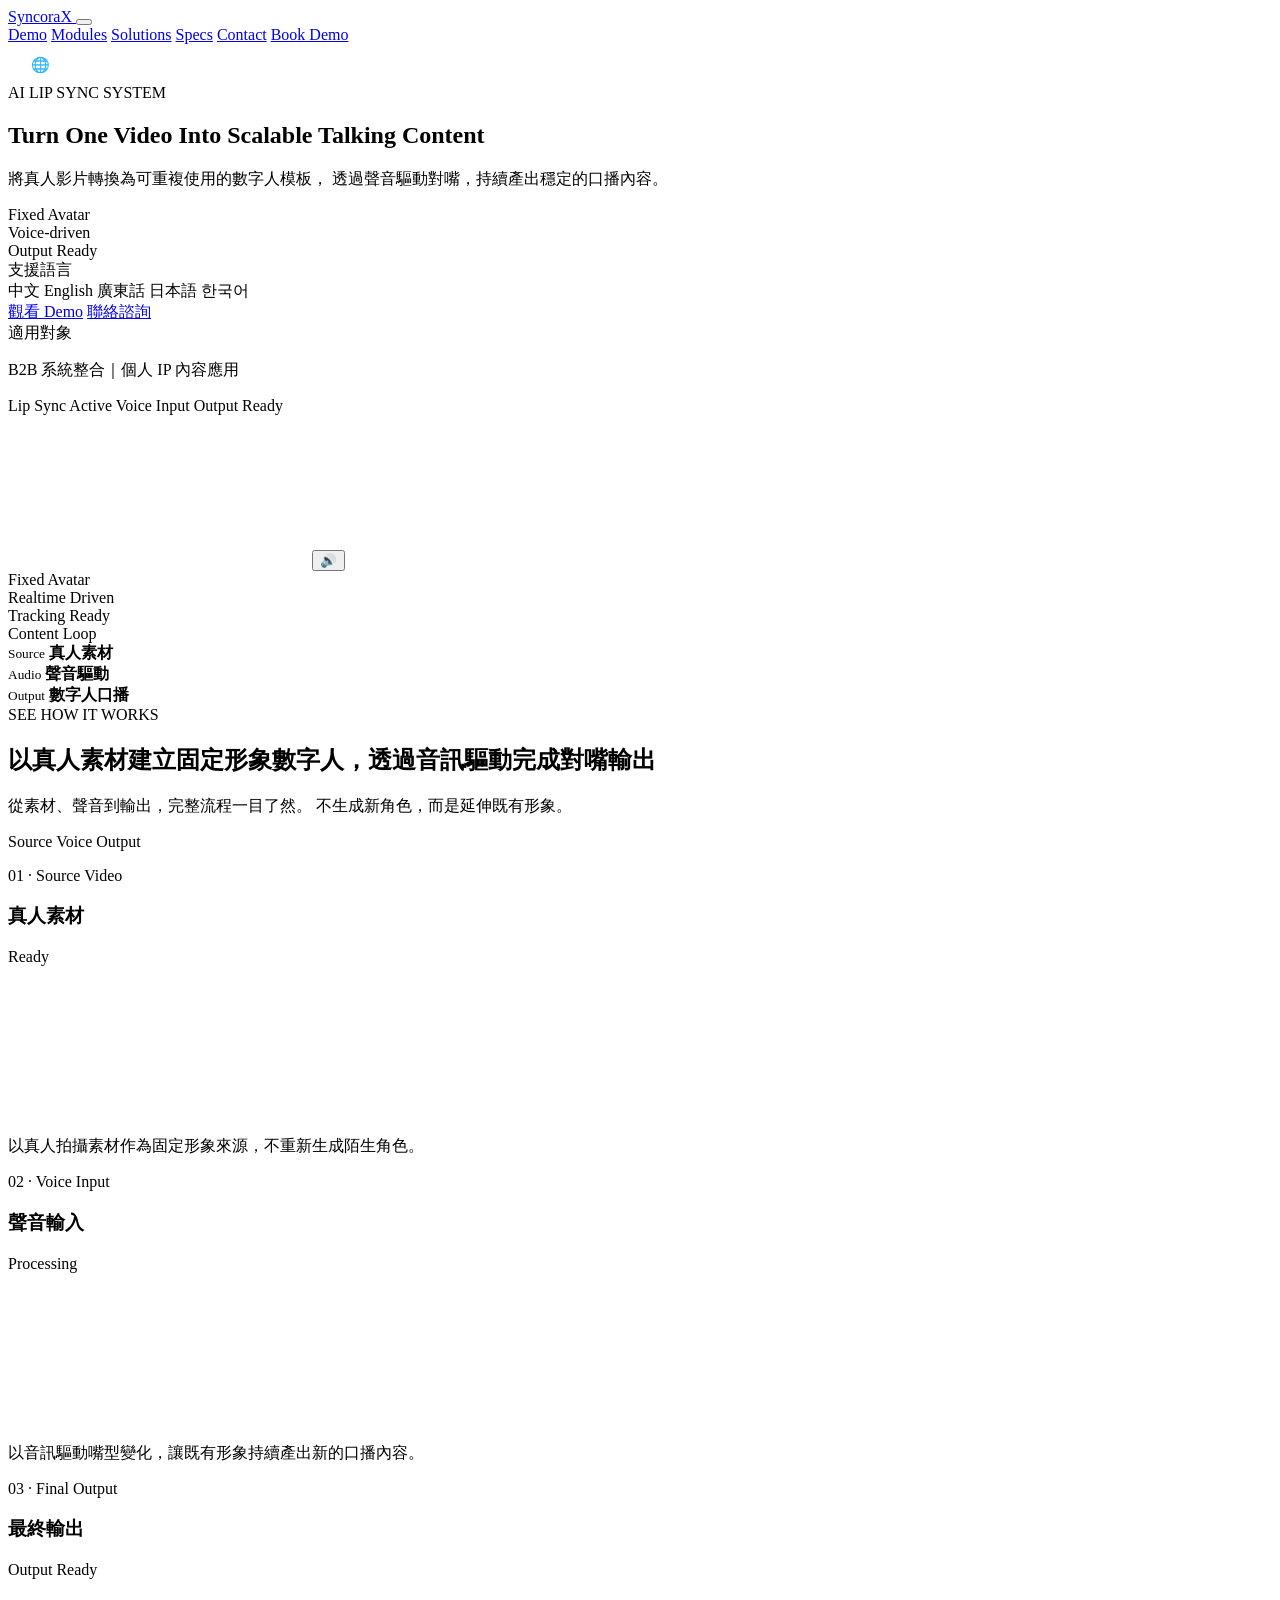
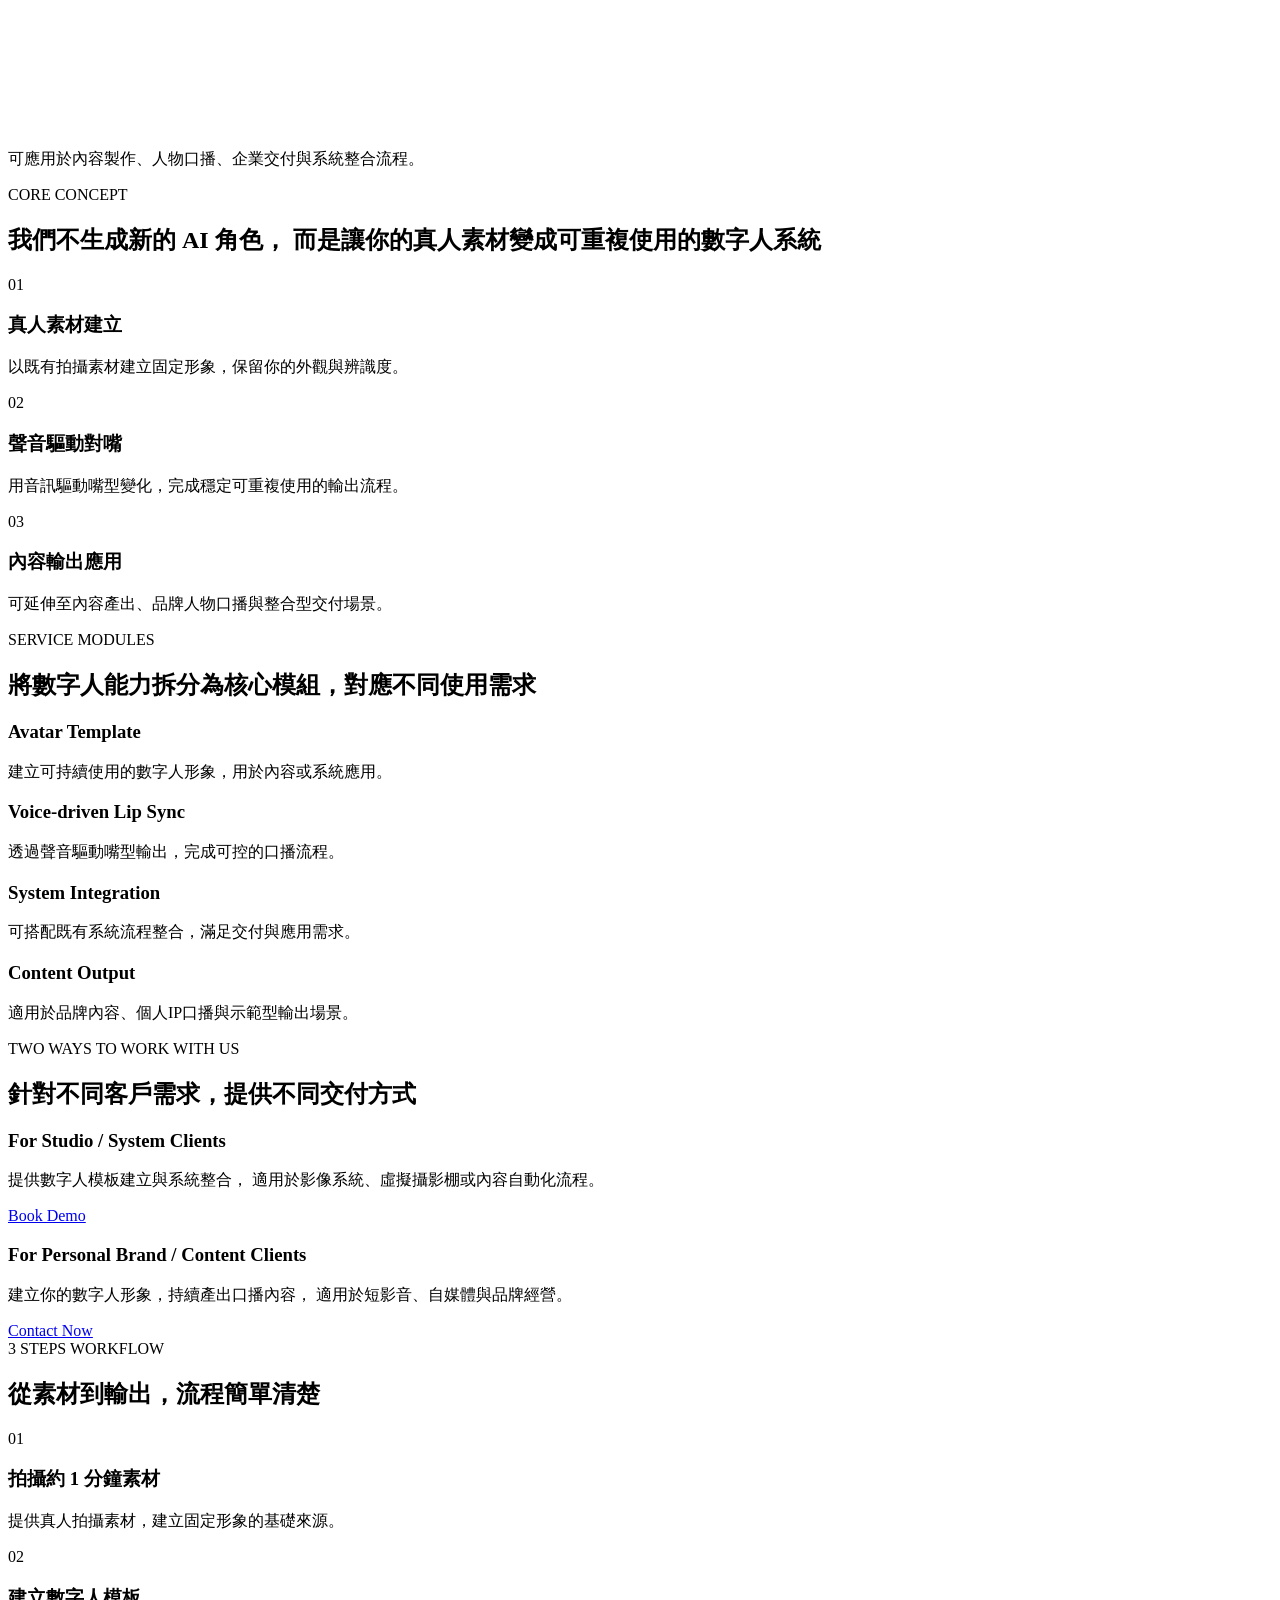
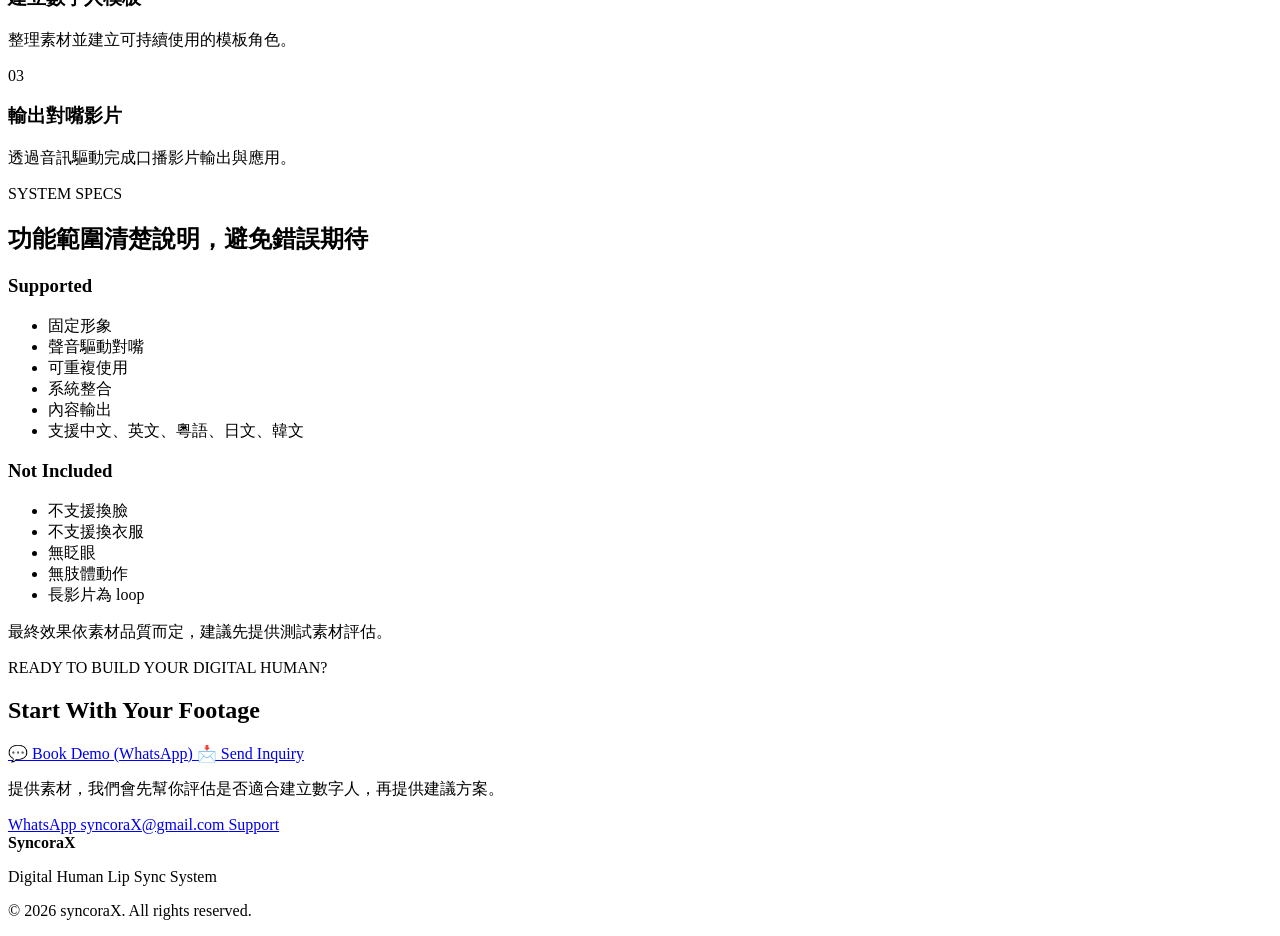
==== ja/index.html @ 63541b9c "Add files via upload" ====
<!DOCTYPE html>
<html lang="zh-Hant">
<head>
  <meta charset="UTF-8" />
  <meta name="viewport" content="width=device-width, initial-scale=1.0" />
  <title>SyncoraX — Digital Human Lip Sync System</title>
  <meta
    name="description"
    content="SyncoraX 數字人對嘴系統。以真人素材建立固定形象數字人，透過聲音驅動對嘴輸出，適用於內容產出與系統整合。"
  />

  <link rel="icon" href="./favicon.ico" />

  <link rel="stylesheet" href="./css/reset.css" />
  <link rel="stylesheet" href="./css/variables.css" />
  <link rel="stylesheet" href="./css/base.css" />
  <link rel="stylesheet" href="./css/typography.css" />
  <link rel="stylesheet" href="./css/layout.css" />
  <link rel="stylesheet" href="./css/utilities.css" />
  <link rel="stylesheet" href="./css/animations.css" />
  <link rel="stylesheet" href="./css/components.css" />
  <link rel="stylesheet" href="./css/sections/navbar.css" />
  <link rel="stylesheet" href="./css/sections/hero.css" />
  <link rel="stylesheet" href="./css/sections/demo.css" />
  <link rel="stylesheet" href="./css/sections/concept.css" />
  <link rel="stylesheet" href="./css/sections/modules.css" />
  <link rel="stylesheet" href="./css/sections/solutions.css" />
  <link rel="stylesheet" href="./css/sections/workflow.css" />
  <link rel="stylesheet" href="./css/sections/specs.css" />
  <link rel="stylesheet" href="./css/sections/cta.css" />
  <link rel="stylesheet" href="./css/sections/footer.css" />
  <link rel="stylesheet" href="./css/responsive.css" />

  <style>
    .lang-menu {
      position: relative;
      margin-left: 8px;
    }

    .lang-menu__trigger {
      display: inline-flex;
      align-items: center;
      gap: 10px;
      min-width: 108px;
      height: 40px;
      padding: 0 14px;
      border-radius: 999px;
      border: 1px solid rgba(255,255,255,0.12);
      background: rgba(255,255,255,0.04);
      color: rgba(255,255,255,0.86);
      transition: all .25s ease;
    }

    .lang-menu__trigger:hover {
      border-color: rgba(0,209,255,0.35);
      color: #fff;
    }

    .lang-menu__globe {
      font-size: 15px;
      line-height: 1;
    }

    .lang-menu__current {
      font-size: 0.92rem;
      white-space: nowrap;
    }

    .lang-menu__dropdown {
      position: absolute;
      top: calc(100% + 10px);
      right: 0;
      min-width: 150px;
      padding: 8px;
      border-radius: 18px;
      border: 1px solid rgba(255,255,255,0.08);
      background: rgba(9, 13, 20, 0.96);
      backdrop-filter: blur(16px);
      box-shadow: 0 16px 40px rgba(0, 0, 0, 0.28);
      opacity: 0;
      visibility: hidden;
      transform: translateY(8px);
      transition: opacity .22s ease, transform .22s ease, visibility .22s ease;
      z-index: 60;
    }

    .lang-menu.is-open .lang-menu__dropdown {
      opacity: 1;
      visibility: visible;
      transform: translateY(0);
    }

    .lang-menu__item {
      width: 100%;
      display: flex;
      align-items: center;
      justify-content: space-between;
      padding: 11px 12px;
      border: 0;
      background: transparent;
      color: rgba(255,255,255,0.84);
      border-radius: 12px;
      text-align: left;
      transition: all .2s ease;
    }

    .lang-menu__item:hover {
      background: rgba(255,255,255,0.06);
      color: #fff;
    }

    .lang-menu__item.is-active {
      background: linear-gradient(135deg, rgba(0,209,255,0.18), rgba(124,92,255,0.18));
      color: #fff;
    }

    .lang-menu__item.is-active::after {
      content: "✓";
      font-size: 0.85rem;
      color: #9beeff;
    }

    @media (max-width: 820px) {
      .lang-menu {
        width: 100%;
        margin-left: 0;
        margin-top: 8px;
      }

      .lang-menu__trigger {
        width: 100%;
        justify-content: center;
      }

      .lang-menu__dropdown {
        left: 0;
        right: 0;
        min-width: 100%;
      }
    }
  </style>
</head>
<body>
  <div class="site-bg">
    <div class="site-bg__grid"></div>
    <div class="site-bg__noise"></div>
    <div class="site-bg__orb site-bg__orb--cyan"></div>
    <div class="site-bg__orb site-bg__orb--purple"></div>
  </div>

  <header class="navbar" id="top">
    <div class="container navbar__inner">
      <a href="#hero" class="navbar__brand">
        <span class="navbar__brand-mark"></span>
        <span class="navbar__brand-text">SyncoraX</span>
      </a>

      <button class="navbar__toggle" type="button" aria-label="Open menu" data-nav-toggle>
        <span></span>
        <span></span>
      </button>

      <nav class="navbar__nav" data-nav-menu>
        <a href="#demo" class="navbar__link" data-i18n="nav.demo">Demo</a>
        <a href="#modules" class="navbar__link" data-i18n="nav.modules">Modules</a>
        <a href="#solutions" class="navbar__link" data-i18n="nav.solutions">Solutions</a>
        <a href="#specs" class="navbar__link" data-i18n="nav.specs">Specs</a>
        <a href="#contact" class="navbar__link" data-i18n="nav.contact">Contact</a>
        <a href="#contact" class="btn btn-primary navbar__cta" data-i18n="nav.bookDemo">Book Demo</a>

        <div class="lang-menu" data-lang-menu>
          <button
            type="button"
            class="lang-menu__trigger"
            aria-label="Language"
            aria-expanded="false"
            data-lang-trigger
          >
            <span class="lang-menu__globe" aria-hidden="true">🌐</span>
            <span class="lang-menu__current" data-lang-current>中文</span>
          </button>

          <div class="lang-menu__dropdown" data-lang-dropdown>
            <button type="button" class="lang-menu__item is-active" data-lang="zh">
              繁體中文
            </button>
            <button type="button" class="lang-menu__item" data-lang="en">
              English
            </button>
            <button type="button" class="lang-menu__item" data-lang="zh-cn">
              簡體中文
            </button>
            <button type="button" class="lang-menu__item" data-lang="ko">
              한국어
            </button>
            <button type="button" class="lang-menu__item" data-lang="ja">
              にほんご
            </button>
          </div>
        </div>
      </nav>
    </div>
  </header>

  <main>
    <section id="hero" class="hero">
      <div class="container hero__inner">
        <div class="hero__content reveal reveal--up">
          <div class="eyebrow">
            <span class="eyebrow__dot"></span>
            <span data-i18n="hero.eyebrow">AI LIP SYNC SYSTEM</span>
          </div>

          <h1 class="hero__title">
            <span data-i18n="hero.titleLine1">Turn One Video Into</span>
            <span class="gradient-text" data-i18n="hero.titleLine2">Scalable Talking Content</span>
          </h1>

          <p class="hero__subtitle" data-i18n="hero.subtitle">
            將真人影片轉換為可重複使用的數字人模板，
            透過聲音驅動對嘴，持續產出穩定的口播內容。
          </p>

          <div class="hero__meta">
            <div class="hero__meta-item glass-chip" data-i18n="hero.meta1">Fixed Avatar</div>
            <div class="hero__meta-item glass-chip" data-i18n="hero.meta2">Voice-driven</div>
            <div class="hero__meta-item glass-chip" data-i18n="hero.meta3">Output Ready</div>
          </div>

          <div class="hero__languages">
            <span class="hero__languages-label" data-i18n="hero.languagesLabel">支援語言</span>
            <div class="hero__languages-list">
              <span class="glass-chip" data-i18n="hero.lang1">中文</span>
              <span class="glass-chip" data-i18n="hero.lang2">English</span>
              <span class="glass-chip" data-i18n="hero.lang3">廣東話</span>
              <span class="glass-chip" data-i18n="hero.lang4">日本語</span>
              <span class="glass-chip" data-i18n="hero.lang5">한국어</span>
            </div>
          </div>

          <div class="hero__actions">
            <a href="#demo" class="btn btn-primary" data-i18n="hero.watchDemo">觀看 Demo</a>
            <a href="#contact" class="btn btn-secondary" data-i18n="hero.contact">聯絡諮詢</a>
          </div>

          <div class="hero__trust">
            <span data-i18n="hero.audienceLabel">適用對象</span>
            <span class="hero__trust-line"></span>
            <p data-i18n="hero.audienceText">B2B 系統整合｜個人 IP 內容應用</p>
          </div>
        </div>

        <div class="hero__visual reveal reveal--up reveal--delay-1">
          <div class="hero__visual-shell glass-card glass-card--hero">
            <div class="hero__visual-topbar">
              <span class="hero__signal">
                <span class="status-dot status-dot--live"></span>
                <span data-i18n="hero.visualTop1">Lip Sync Active</span>
              </span>
              <span class="hero__signal" data-i18n="hero.visualTop2">Voice Input</span>
              <span class="hero__signal" data-i18n="hero.visualTop3">Output Ready</span>
            </div>

            <div class="hero__video-stage">
              <div class="hero__video-glow"></div>

              <video
                class="hero__video"
                src="./assets/videos/hero/hero-demo-2.mp4"
                poster="./assets/videos/poster/hero-demo-poster-2.webp"
                autoplay
                muted
                loop
                playsinline
              ></video>

              <button class="video-sound-toggle" data-sound-toggle>
                🔊
              </button>

              <div class="hero__scanline"></div>
              <div class="hero__tracking-box" data-tracking-box></div>

              <div class="hero__hud hero__hud--top-left" data-i18n="hero.hud1">Fixed Avatar</div>
              <div class="hero__hud hero__hud--top-right" data-i18n="hero.hud2">Realtime Driven</div>
              <div class="hero__hud hero__hud--bottom-left" data-i18n="hero.hud3">Tracking Ready</div>
              <div class="hero__hud hero__hud--bottom-right" data-i18n="hero.hud4">Content Loop</div>

              <div class="waveform" aria-hidden="true">
                <span></span><span></span><span></span><span></span><span></span>
                <span></span><span></span><span></span><span></span><span></span>
                <span></span><span></span><span></span><span></span><span></span>
                <span></span><span></span><span></span><span></span><span></span>
              </div>
            </div>

            <div class="hero__visual-footer">
              <div class="hero__footer-item">
                <small data-i18n="hero.footer1Label">Source</small>
                <strong data-i18n="hero.footer1Value">真人素材</strong>
              </div>
              <div class="hero__footer-item">
                <small data-i18n="hero.footer2Label">Audio</small>
                <strong data-i18n="hero.footer2Value">聲音驅動</strong>
              </div>
              <div class="hero__footer-item">
                <small data-i18n="hero.footer3Label">Output</small>
                <strong data-i18n="hero.footer3Value">數字人口播</strong>
              </div>
            </div>
          </div>
        </div>
      </div>
    </section>

    <section id="demo" class="demo section-shell">
      <div class="container">
        <div class="section-heading text-center reveal reveal--up">
          <div class="eyebrow eyebrow--center" data-i18n="demo.eyebrow">SEE HOW IT WORKS</div>
          <h2 class="section-title" data-i18n="demo.title">以真人素材建立固定形象數字人，透過音訊驅動完成對嘴輸出</h2>
          <p class="section-subtitle" data-i18n="demo.subtitle">
            從素材、聲音到輸出，完整流程一目了然。
            不生成新角色，而是延伸既有形象。
          </p>
        </div>

        <div class="demo__flow reveal reveal--up reveal--delay-1">
          <span data-i18n="demo.flow1">Source</span>
          <i></i>
          <span data-i18n="demo.flow2">Voice</span>
          <i></i>
          <span data-i18n="demo.flow3">Output</span>
        </div>

        <div class="demo__grid">
          <article class="demo-card glass-card reveal reveal--up">
            <div class="demo-card__head">
              <div>
                <p class="demo-card__label" data-i18n="demo.card1Label">01 · Source Video</p>
                <h3 class="demo-card__title" data-i18n="demo.card1Title">真人素材</h3>
              </div>
              <span class="demo-card__status">
                <span class="status-dot status-dot--idle"></span>
                <span data-i18n="demo.card1Status">Ready</span>
              </span>
            </div>

            <div class="video-frame">
              <video
                src="./assets/videos/demo/source-video-2.mp4"
                poster="./assets/videos/poster/source-video-poster.webp"
                autoplay
                muted
                loop
                playsinline
              ></video>
            </div>

            <p class="demo-card__desc" data-i18n="demo.card1Desc">
              以真人拍攝素材作為固定形象來源，不重新生成陌生角色。
            </p>
          </article>

          <article class="demo-card glass-card reveal reveal--up reveal--delay-1">
            <div class="demo-card__head">
              <div>
                <p class="demo-card__label" data-i18n="demo.card2Label">02 · Voice Input</p>
                <h3 class="demo-card__title" data-i18n="demo.card2Title">聲音輸入</h3>
              </div>
              <span class="demo-card__status">
                <span class="status-dot status-dot--live"></span>
                <span data-i18n="demo.card2Status">Processing</span>
              </span>
            </div>

            <div class="video-frame video-frame--voice">
              <video
                src="./assets/videos/demo/voice-input.mp4"
                poster="./assets/videos/poster/voice-input-poster.webp"
                autoplay
                muted
                loop
                playsinline
              ></video>
              <div class="video-frame__overlay-wave"></div>
            </div>

            <p class="demo-card__desc" data-i18n="demo.card2Desc">
              以音訊驅動嘴型變化，讓既有形象持續產出新的口播內容。
            </p>
          </article>

          <article class="demo-card glass-card reveal reveal--up reveal--delay-2">
            <div class="demo-card__head">
              <div>
                <p class="demo-card__label" data-i18n="demo.card3Label">03 · Final Output</p>
                <h3 class="demo-card__title" data-i18n="demo.card3Title">最終輸出</h3>
              </div>
              <span class="demo-card__status">
                <span class="status-dot status-dot--ok"></span>
                <span data-i18n="demo.card3Status">Output Ready</span>
              </span>
            </div>

            <div class="video-frame">
              <video
                src="./assets/videos/demo/final-output-2.mp4"
                poster="./assets/videos/poster/final-output-poster.webp"
                autoplay
                muted
                loop
                playsinline
              ></video>
            </div>

            <p class="demo-card__desc" data-i18n="demo.card3Desc">
              可應用於內容製作、人物口播、企業交付與系統整合流程。
            </p>
          </article>
        </div>
      </div>
    </section>

    <section id="concept" class="concept section-shell">
      <div class="container">
        <div class="section-heading text-center reveal reveal--up">
          <div class="eyebrow eyebrow--center" data-i18n="concept.eyebrow">CORE CONCEPT</div>
          <h2 class="section-title" data-i18n="concept.title">
            我們不生成新的 AI 角色，
            而是讓你的真人素材變成可重複使用的數字人系統
          </h2>
        </div>

        <div class="concept__grid">
          <article class="concept-card glass-card reveal reveal--up">
            <div class="icon-badge">01</div>
            <h3 data-i18n="concept.card1Title">真人素材建立</h3>
            <p data-i18n="concept.card1Desc">以既有拍攝素材建立固定形象，保留你的外觀與辨識度。</p>
          </article>

          <article class="concept-card glass-card reveal reveal--up reveal--delay-1">
            <div class="icon-badge">02</div>
            <h3 data-i18n="concept.card2Title">聲音驅動對嘴</h3>
            <p data-i18n="concept.card2Desc">用音訊驅動嘴型變化，完成穩定可重複使用的輸出流程。</p>
          </article>

          <article class="concept-card glass-card reveal reveal--up reveal--delay-2">
            <div class="icon-badge">03</div>
            <h3 data-i18n="concept.card3Title">內容輸出應用</h3>
            <p data-i18n="concept.card3Desc">可延伸至內容產出、品牌人物口播與整合型交付場景。</p>
          </article>
        </div>
      </div>
    </section>

    <section id="modules" class="modules section-shell">
      <div class="container">
        <div class="section-heading reveal reveal--up">
          <div class="eyebrow" data-i18n="modules.eyebrow">SERVICE MODULES</div>
          <h2 class="section-title" data-i18n="modules.title">將數字人能力拆分為核心模組，對應不同使用需求</h2>
        </div>

        <div class="modules__grid">
          <article class="module-card glass-card reveal reveal--up">
            <div class="module-card__icon"></div>
            <h3 data-i18n="modules.card1Title">Avatar Template</h3>
            <p data-i18n="modules.card1Desc">建立可持續使用的數字人形象，用於內容或系統應用。</p>
          </article>

          <article class="module-card glass-card reveal reveal--up reveal--delay-1">
            <div class="module-card__icon"></div>
            <h3 data-i18n="modules.card2Title">Voice-driven Lip Sync</h3>
            <p data-i18n="modules.card2Desc">透過聲音驅動嘴型輸出，完成可控的口播流程。</p>
          </article>

          <article class="module-card glass-card reveal reveal--up reveal--delay-2">
            <div class="module-card__icon"></div>
            <h3 data-i18n="modules.card3Title">System Integration</h3>
            <p data-i18n="modules.card3Desc">可搭配既有系統流程整合，滿足交付與應用需求。</p>
          </article>

          <article class="module-card glass-card reveal reveal--up reveal--delay-3">
            <div class="module-card__icon"></div>
            <h3 data-i18n="modules.card4Title">Content Output</h3>
            <p data-i18n="modules.card4Desc">適用於品牌內容、個人IP口播與示範型輸出場景。</p>
          </article>
        </div>
      </div>
    </section>

    <section id="solutions" class="solutions section-shell">
      <div class="container">
        <div class="section-heading text-center reveal reveal--up">
          <div class="eyebrow eyebrow--center" data-i18n="solutions.eyebrow">TWO WAYS TO WORK WITH US</div>
          <h2 class="section-title" data-i18n="solutions.title">針對不同客戶需求，提供不同交付方式</h2>
        </div>

        <div class="solutions__grid">
          <article class="solution-card solution-card--studio glass-card reveal reveal--up">
            <div class="solution-card__visual"></div>
            <div class="solution-card__content">
              <h3 data-i18n="solutions.card1Title">For Studio / System Clients</h3>
              <p data-i18n="solutions.card1Desc">
                提供數字人模板建立與系統整合，
                適用於影像系統、虛擬攝影棚或內容自動化流程。
              </p>
              <a href="#contact" class="text-link" data-i18n="solutions.card1Cta">Book Demo</a>
            </div>
          </article>

          <article class="solution-card solution-card--personal glass-card reveal reveal--up reveal--delay-1">
            <div class="solution-card__visual"></div>
            <div class="solution-card__content">
              <h3 data-i18n="solutions.card2Title">For Personal Brand / Content Clients</h3>
              <p data-i18n="solutions.card2Desc">
                建立你的數字人形象，持續產出口播內容，
                適用於短影音、自媒體與品牌經營。
              </p>
              <a href="#contact" class="text-link" data-i18n="solutions.card2Cta">Contact Now</a>
            </div>
          </article>
        </div>
      </div>
    </section>

    <section id="workflow" class="workflow section-shell">
      <div class="container">
        <div class="section-heading text-center reveal reveal--up">
          <div class="eyebrow eyebrow--center" data-i18n="workflow.eyebrow">3 STEPS WORKFLOW</div>
          <h2 class="section-title" data-i18n="workflow.title">從素材到輸出，流程簡單清楚</h2>
        </div>

        <div class="workflow__line"></div>

        <div class="workflow__grid">
          <article class="workflow-step glass-card reveal reveal--up">
            <span class="workflow-step__num">01</span>
            <h3 data-i18n="workflow.card1Title">拍攝約 1 分鐘素材</h3>
            <p data-i18n="workflow.card1Desc">提供真人拍攝素材，建立固定形象的基礎來源。</p>
          </article>

          <article class="workflow-step glass-card reveal reveal--up reveal--delay-1">
            <span class="workflow-step__num">02</span>
            <h3 data-i18n="workflow.card2Title">建立數字人模板</h3>
            <p data-i18n="workflow.card2Desc">整理素材並建立可持續使用的模板角色。</p>
          </article>

          <article class="workflow-step glass-card reveal reveal--up reveal--delay-2">
            <span class="workflow-step__num">03</span>
            <h3 data-i18n="workflow.card3Title">輸出對嘴影片</h3>
            <p data-i18n="workflow.card3Desc">透過音訊驅動完成口播影片輸出與應用。</p>
          </article>
        </div>
      </div>
    </section>

    <section id="specs" class="specs section-shell">
      <div class="container">
        <div class="section-heading reveal reveal--up">
          <div class="eyebrow" data-i18n="specs.eyebrow">SYSTEM SPECS</div>
          <h2 class="section-title" data-i18n="specs.title">功能範圍清楚說明，避免錯誤期待</h2>
        </div>

        <div class="specs__grid">
          <div class="spec-panel glass-card reveal reveal--up">
            <div class="spec-panel__head">
              <h3 data-i18n="specs.supportedTitle">Supported</h3>
            </div>
            <ul class="spec-list">
              <li data-i18n="specs.supported1">固定形象</li>
              <li data-i18n="specs.supported2">聲音驅動對嘴</li>
              <li data-i18n="specs.supported3">可重複使用</li>
              <li data-i18n="specs.supported4">系統整合</li>
              <li data-i18n="specs.supported5">內容輸出</li>
              <li data-i18n="specs.supported6">支援中文、英文、粵語、日文、韓文</li>
            </ul>
          </div>

          <div class="spec-panel glass-card reveal reveal--up reveal--delay-1">
            <div class="spec-panel__head spec-panel__head--muted">
              <h3 data-i18n="specs.notIncludedTitle">Not Included</h3>
            </div>
            <ul class="spec-list spec-list--muted">
              <li data-i18n="specs.notIncluded1">不支援換臉</li>
              <li data-i18n="specs.notIncluded2">不支援換衣服</li>
              <li data-i18n="specs.notIncluded3">無眨眼</li>
              <li data-i18n="specs.notIncluded4">無肢體動作</li>
              <li data-i18n="specs.notIncluded5">長影片為 loop</li>
            </ul>
          </div>
        </div>

        <p class="specs__note reveal reveal--up reveal--delay-2" data-i18n="specs.note">
          最終效果依素材品質而定，建議先提供測試素材評估。
        </p>
      </div>
    </section>

    <section id="contact" class="cta section-shell">
      <div class="container">
        <div class="cta__box glass-card reveal reveal--up">
          <div class="section-heading text-center">
            <div class="eyebrow eyebrow--center" data-i18n="cta.eyebrow">READY TO BUILD YOUR DIGITAL HUMAN?</div>
            <h2 class="section-title" data-i18n="cta.title">Start With Your Footage</h2>
          </div>

          <div class="cta__actions">
            <a href="https://wa.me/60146672458" class="btn btn-primary">
              💬 Book Demo (WhatsApp)
            </a>

            <a href="mailto:syncoraX@gmail.com" class="btn btn-secondary">
              📩 Send Inquiry
            </a>
          </div>

          <p class="cta__hint" data-i18n="cta.hint">
            提供素材，我們會先幫你評估是否適合建立數字人，再提供建議方案。
          </p>

          <div class="cta__contacts">
            <a href="https://wa.me/60146672458" class="contact-chip">
              WhatsApp
            </a>

            <a href="mailto:syncoraX@gmail.com" class="contact-chip">
              syncoraX@gmail.com
            </a>

            <a href="mailto:syncoraXsupport@gmail.com" class="contact-chip">
              Support
            </a>
          </div>
        </div>
      </div>
    </section>
  </main>

  <footer class="footer">
    <div class="container footer__inner">
      <div>
        <strong>SyncoraX</strong>
        <p data-i18n="footer.subtitle">Digital Human Lip Sync System</p>
      </div>
      <p data-i18n="footer.copyright">© 2026 syncoraX. All rights reserved.</p>
    </div>
  </footer>

  <script type="module" src="./js/main.js"></script>

</body>
</html>
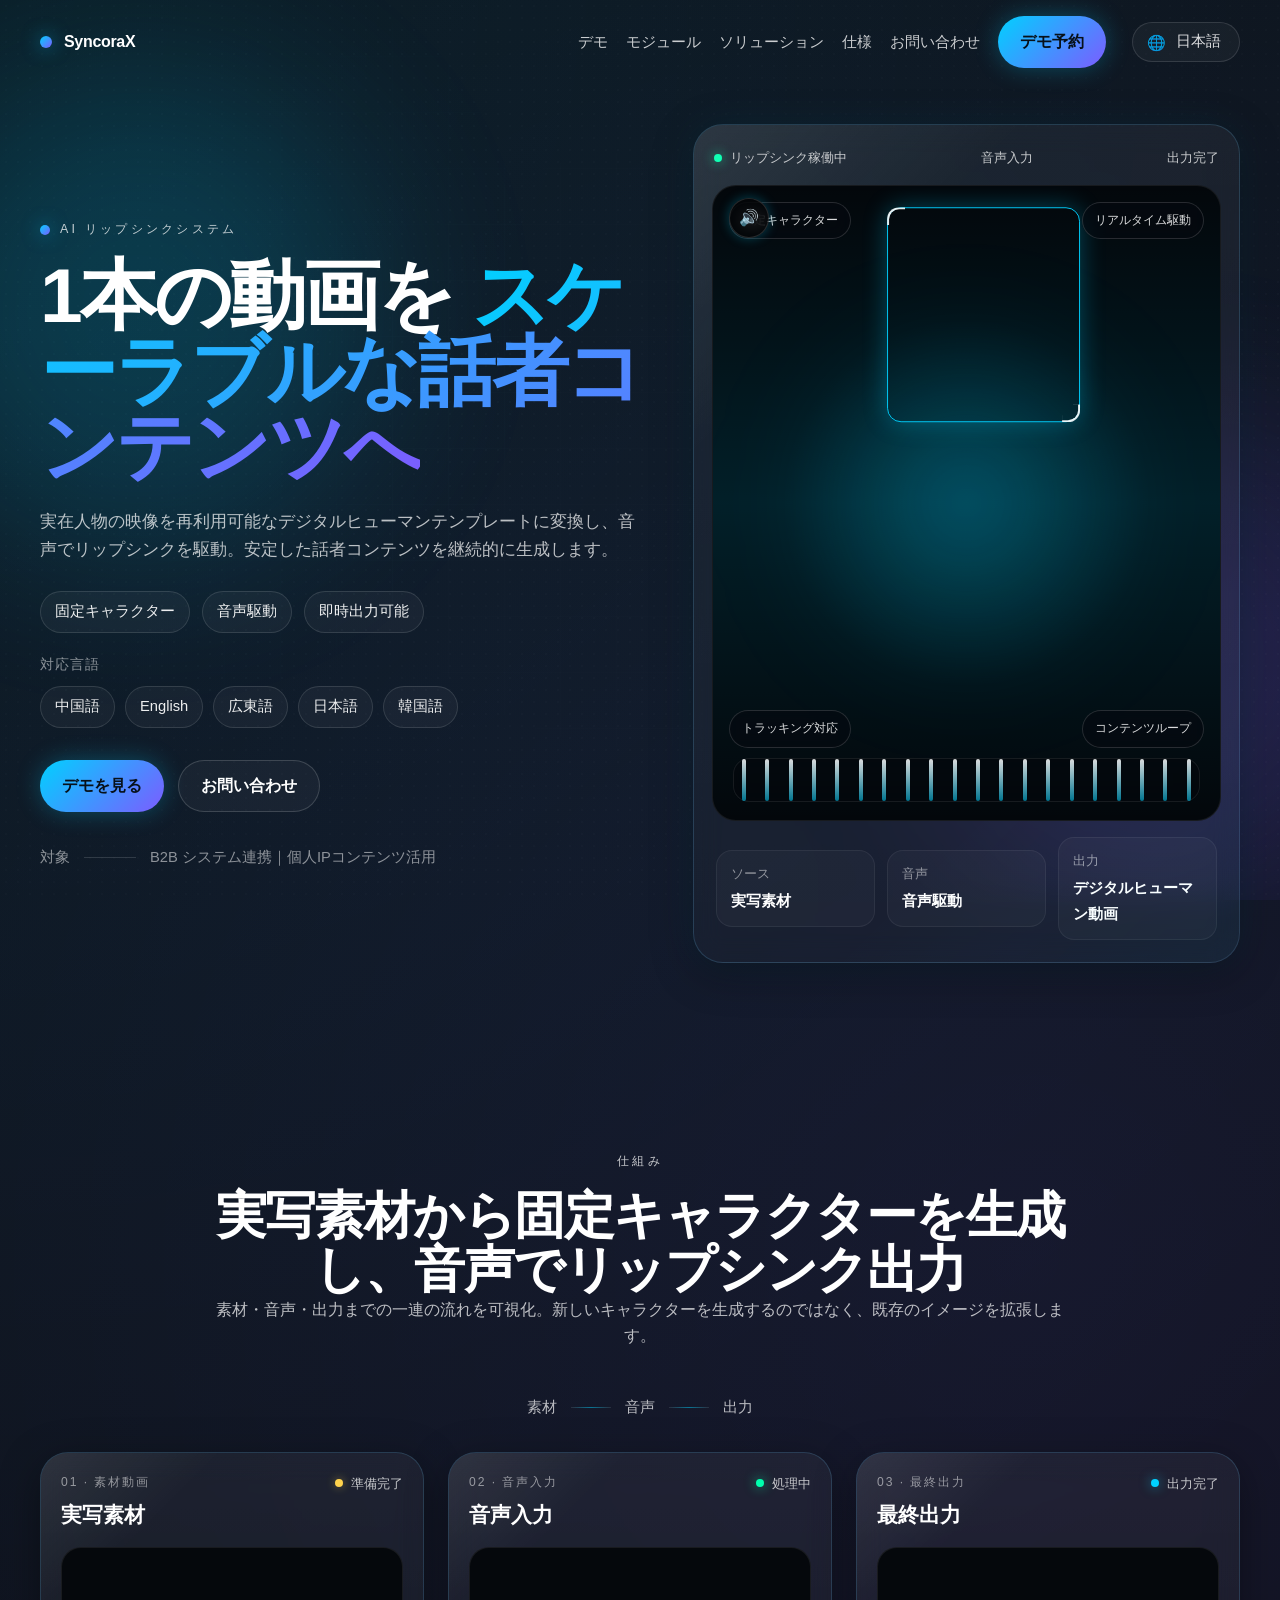
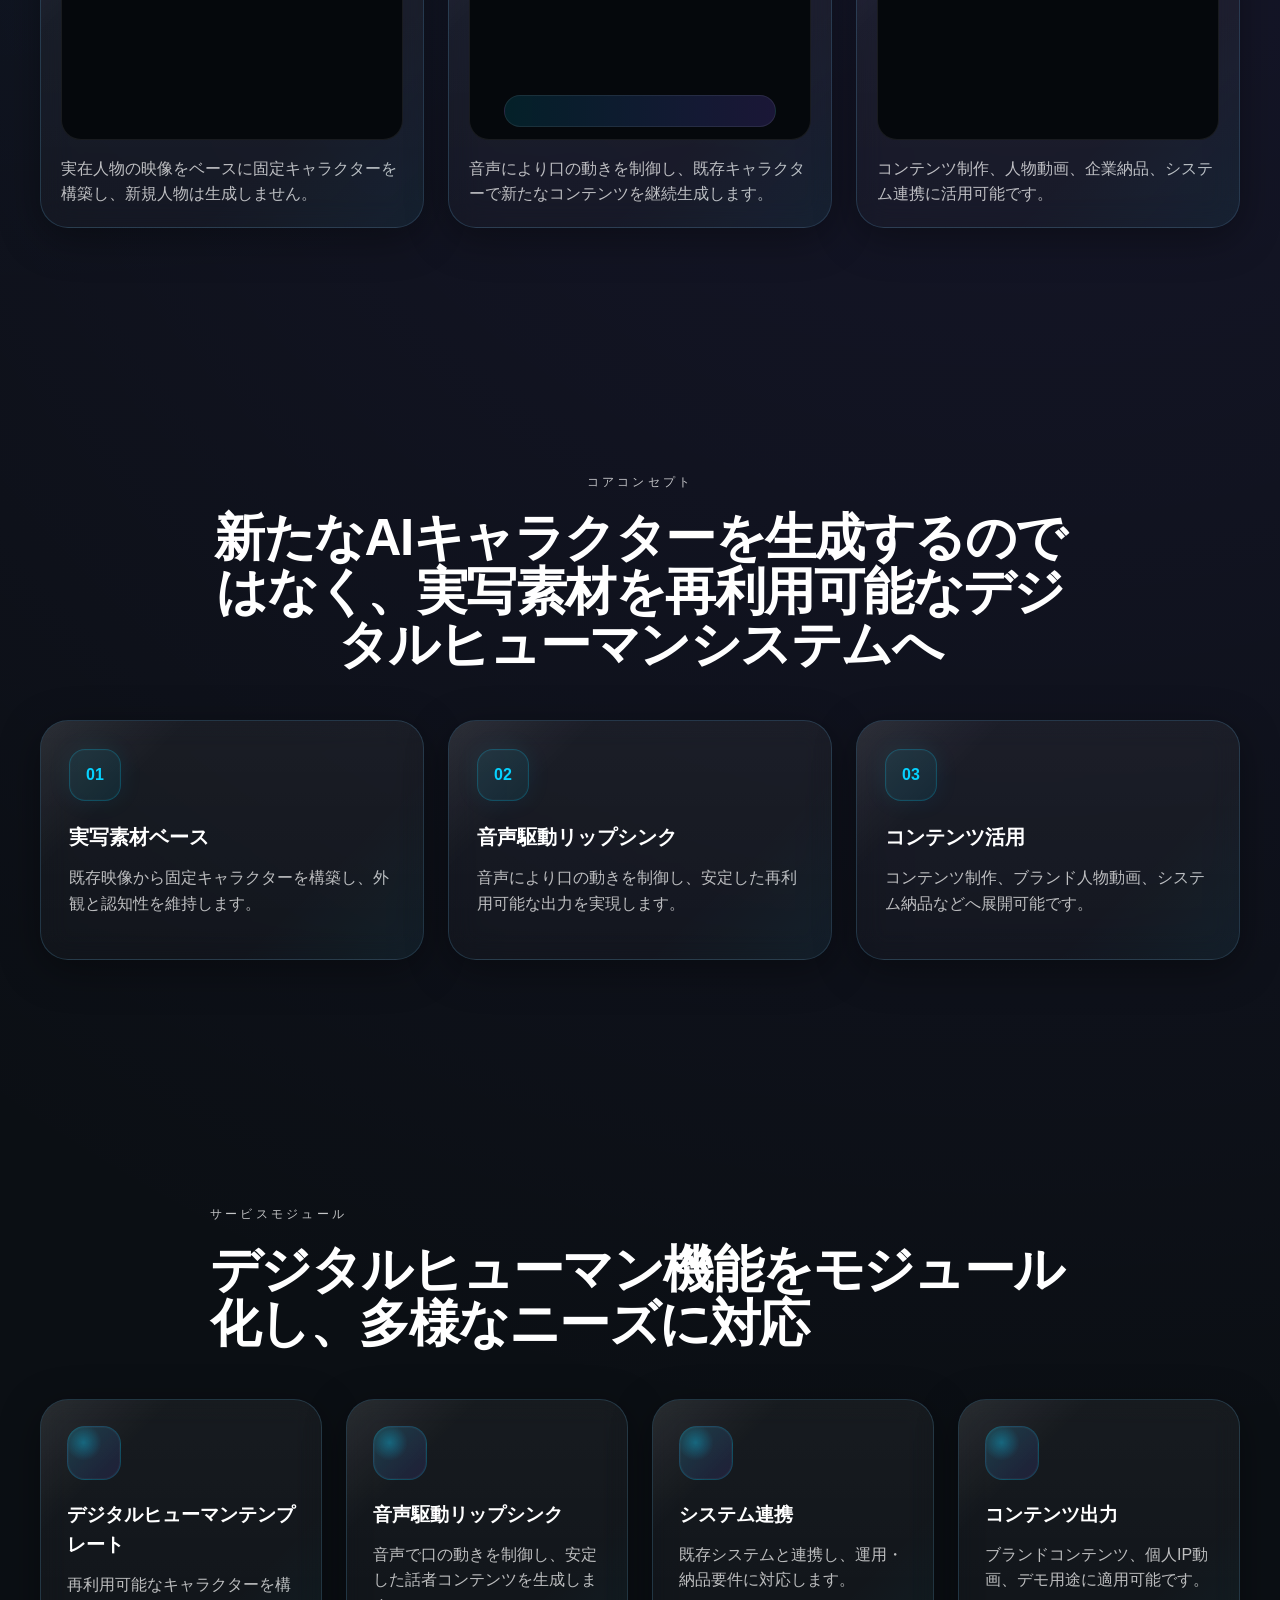
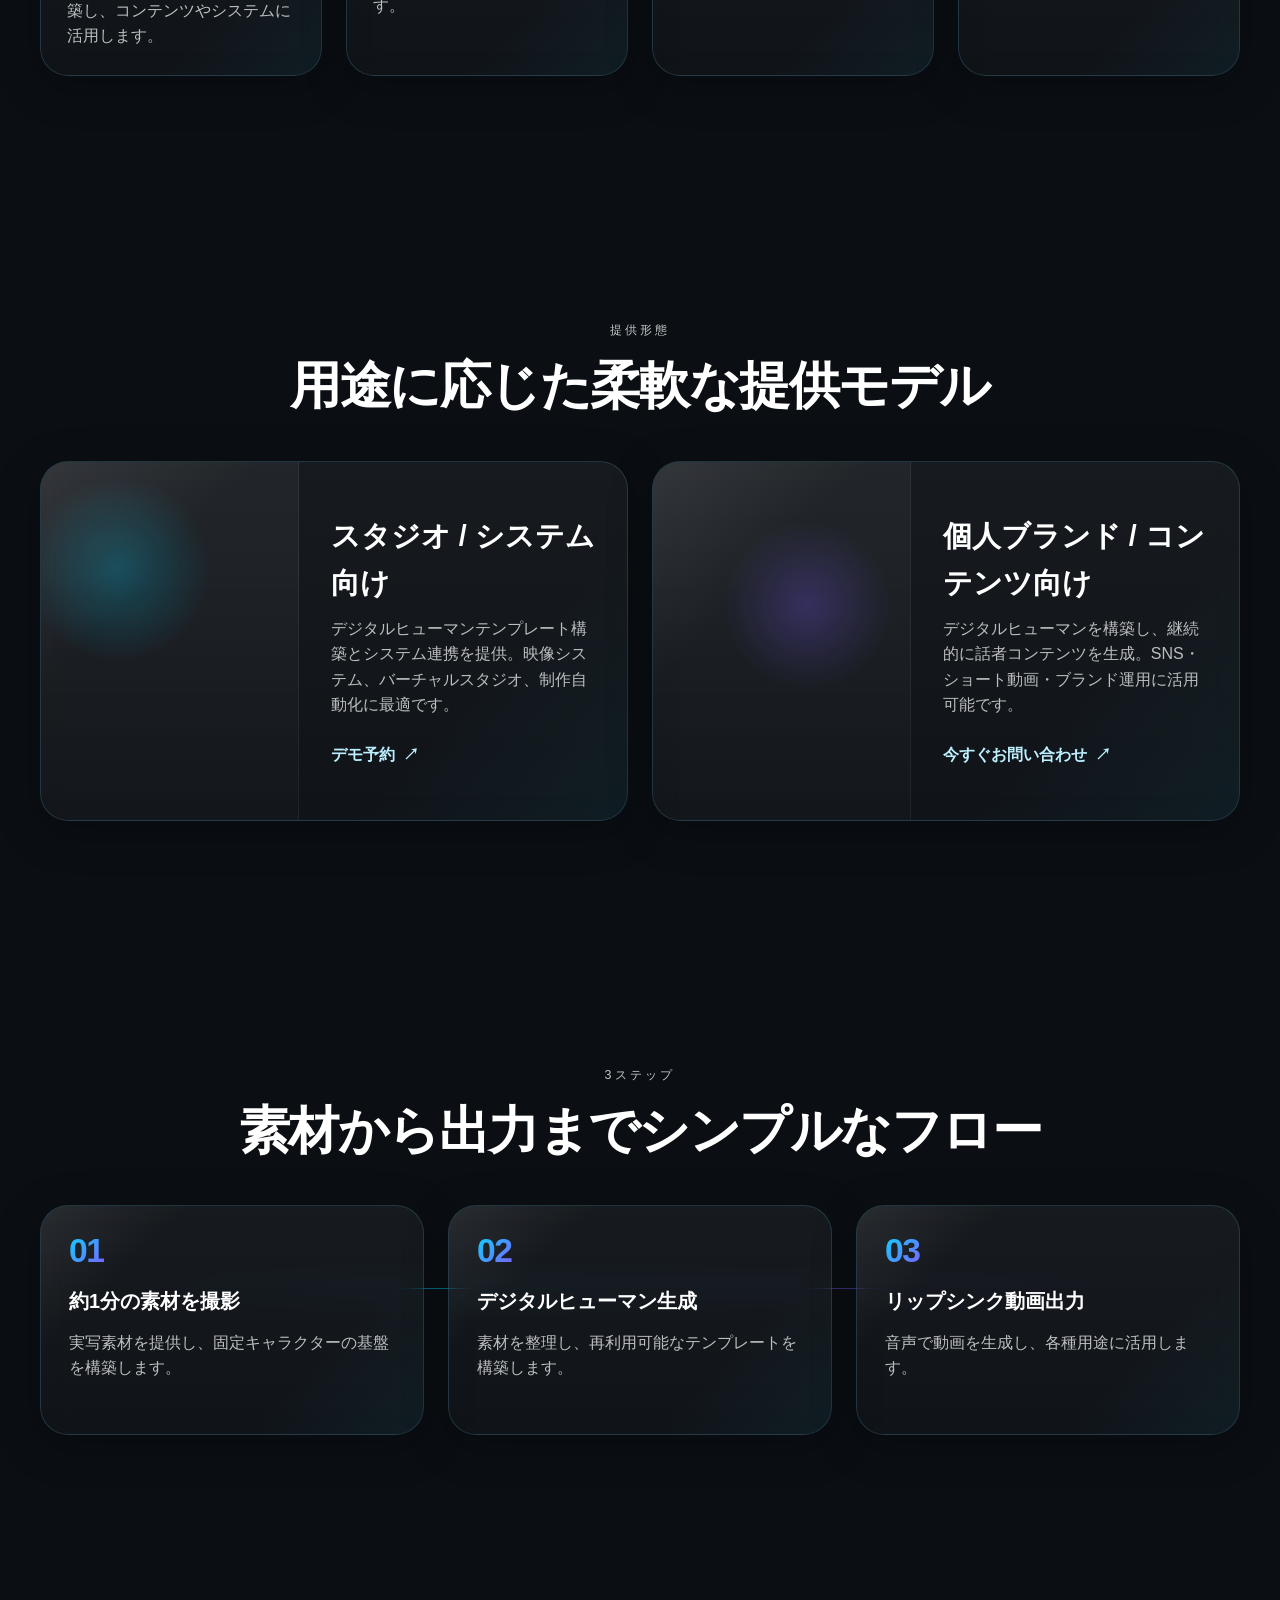
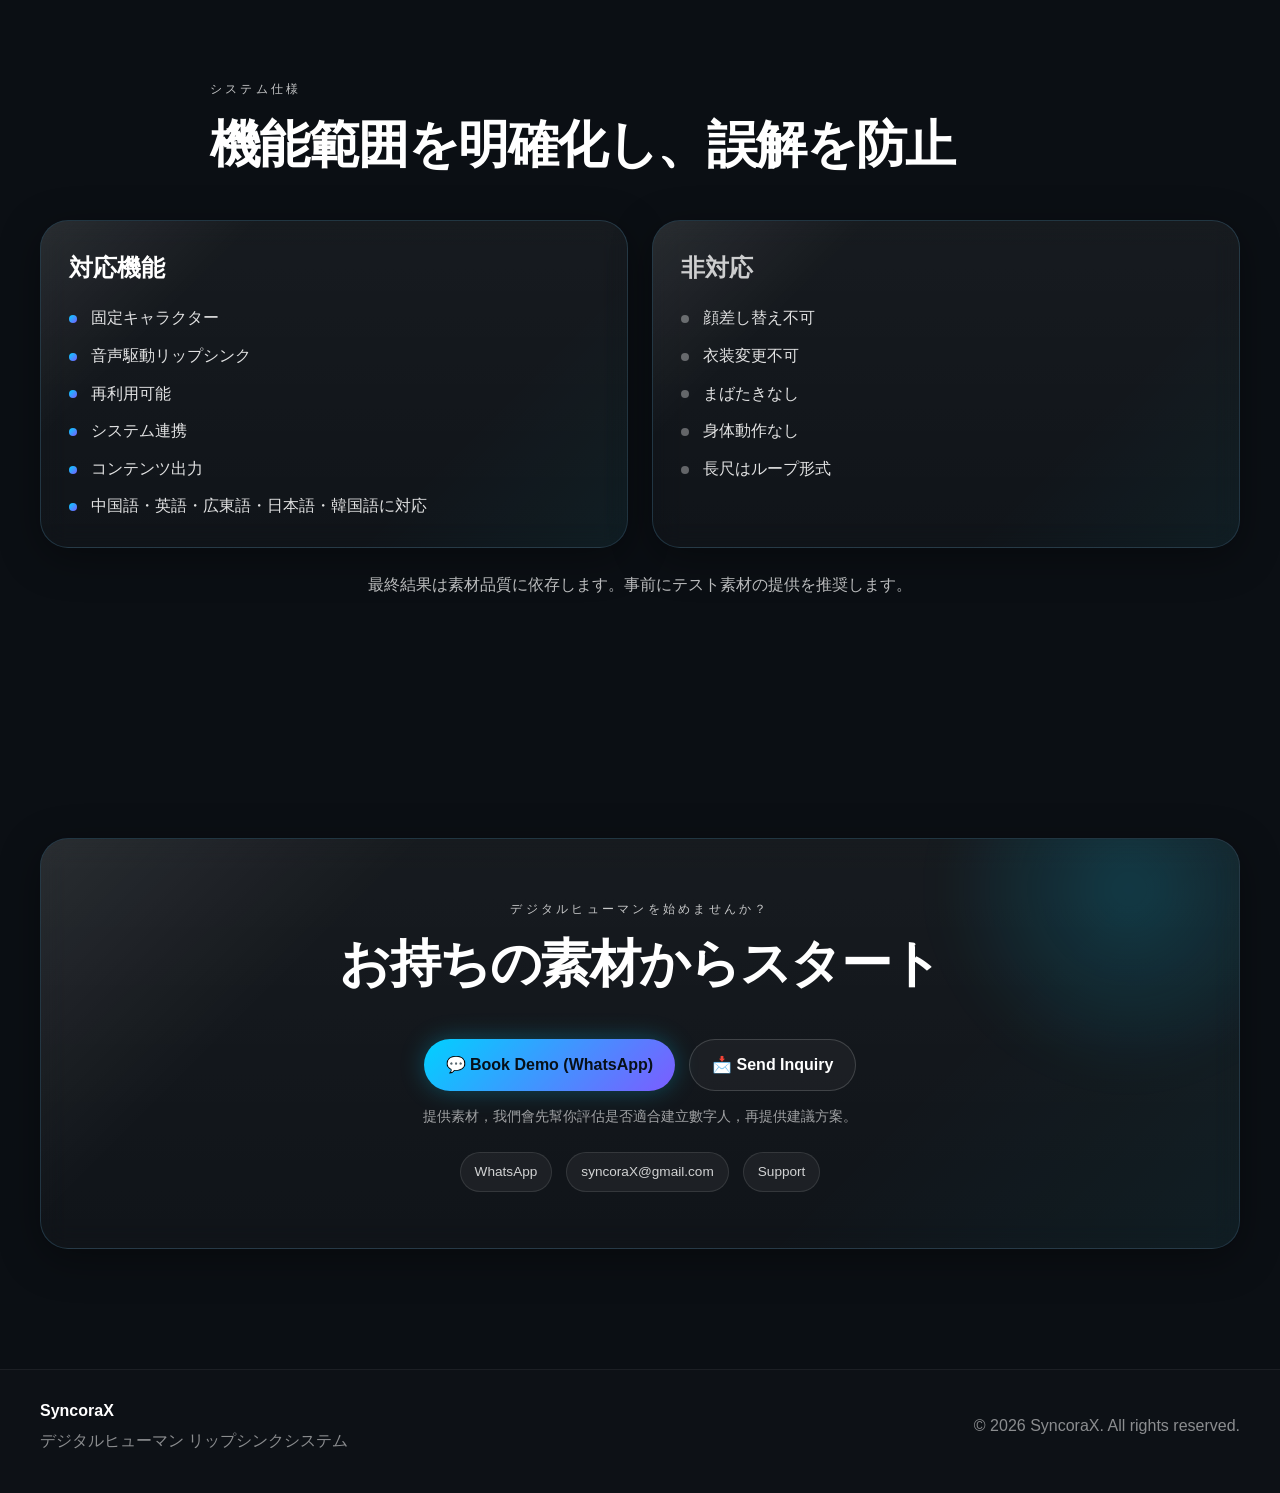
==== commit 2cf0c351: "Update index.html" ====
--- a/ja/index.html
+++ b/ja/index.html
@@ -1,5 +1,5 @@
 <!DOCTYPE html>
-<html lang="zh-Hant">
+<html lang="ja">
 <head>
   <meta charset="UTF-8" />
   <meta name="viewport" content="width=device-width, initial-scale=1.0" />
@@ -11,25 +11,25 @@
 
   <link rel="icon" href="./favicon.ico" />
 
-  <link rel="stylesheet" href="./css/reset.css" />
-  <link rel="stylesheet" href="./css/variables.css" />
-  <link rel="stylesheet" href="./css/base.css" />
-  <link rel="stylesheet" href="./css/typography.css" />
-  <link rel="stylesheet" href="./css/layout.css" />
-  <link rel="stylesheet" href="./css/utilities.css" />
-  <link rel="stylesheet" href="./css/animations.css" />
-  <link rel="stylesheet" href="./css/components.css" />
-  <link rel="stylesheet" href="./css/sections/navbar.css" />
-  <link rel="stylesheet" href="./css/sections/hero.css" />
-  <link rel="stylesheet" href="./css/sections/demo.css" />
-  <link rel="stylesheet" href="./css/sections/concept.css" />
-  <link rel="stylesheet" href="./css/sections/modules.css" />
-  <link rel="stylesheet" href="./css/sections/solutions.css" />
-  <link rel="stylesheet" href="./css/sections/workflow.css" />
-  <link rel="stylesheet" href="./css/sections/specs.css" />
-  <link rel="stylesheet" href="./css/sections/cta.css" />
-  <link rel="stylesheet" href="./css/sections/footer.css" />
-  <link rel="stylesheet" href="./css/responsive.css" />
+  <link rel="stylesheet" href="../css/reset.css" />
+  <link rel="stylesheet" href="../css/variables.css" />
+  <link rel="stylesheet" href="../css/base.css" />
+  <link rel="stylesheet" href="../css/typography.css" />
+  <link rel="stylesheet" href="../css/layout.css" />
+  <link rel="stylesheet" href="../css/utilities.css" />
+  <link rel="stylesheet" href="../css/animations.css" />
+  <link rel="stylesheet" href="../css/components.css" />
+  <link rel="stylesheet" href="../css/sections/navbar.css" />
+  <link rel="stylesheet" href="../css/sections/hero.css" />
+  <link rel="stylesheet" href="../css/sections/demo.css" />
+  <link rel="stylesheet" href="../css/sections/concept.css" />
+  <link rel="stylesheet" href="../css/sections/modules.css" />
+  <link rel="stylesheet" href="../css/sections/solutions.css" />
+  <link rel="stylesheet" href="../css/sections/workflow.css" />
+  <link rel="stylesheet" href="../css/sections/specs.css" />
+  <link rel="stylesheet" href="../css/sections/cta.css" />
+  <link rel="stylesheet" href="../css/sections/footer.css" />
+  <link rel="stylesheet" href="../css/responsive.css" />
 
   <style>
     .lang-menu {
@@ -181,7 +181,7 @@
           </button>
 
           <div class="lang-menu__dropdown" data-lang-dropdown>
-            <button type="button" class="lang-menu__item is-active" data-lang="zh">
+            <button type="button" class="lang-menu__" data-lang="zh">
               繁體中文
             </button>
             <button type="button" class="lang-menu__item" data-lang="en">
@@ -193,7 +193,7 @@
             <button type="button" class="lang-menu__item" data-lang="ko">
               한국어
             </button>
-            <button type="button" class="lang-menu__item" data-lang="ja">
+            <button type="button" class="lang-menu__item is-active" data-lang="ja">
               にほんご
             </button>
           </div>
@@ -646,7 +646,7 @@
     </div>
   </footer>
 
-  <script type="module" src="./js/main.js"></script>
+  <script type="module" src="../js/main.js"></script>
 
 </body>
 </html>
--- a/css/variables.css
+++ b/css/variables.css
@@ -0,0 +1,43 @@
+:root {
+  --color-bg: #0b0f14;
+  --color-bg-soft: #111824;
+  --color-surface: rgba(255, 255, 255, 0.04);
+  --color-surface-strong: rgba(255, 255, 255, 0.07);
+  --color-border: rgba(110, 205, 255, 0.18);
+  --color-border-strong: rgba(110, 205, 255, 0.28);
+
+  --color-primary: #00d1ff;
+  --color-secondary: #7c5cff;
+  --color-text: #ffffff;
+  --color-text-muted: rgba(255, 255, 255, 0.72);
+  --color-text-soft: rgba(255, 255, 255, 0.52);
+
+  --gradient-primary: linear-gradient(135deg, #00d1ff 0%, #7c5cff 100%);
+  --gradient-dark: linear-gradient(180deg, rgba(255,255,255,.04), rgba(255,255,255,.01));
+
+  --shadow-card: 0 10px 40px rgba(0, 0, 0, 0.35);
+  --shadow-glow: 0 0 40px rgba(0, 209, 255, 0.18);
+  --shadow-glow-strong: 0 0 50px rgba(124, 92, 255, 0.22);
+
+  --radius-sm: 12px;
+  --radius-md: 20px;
+  --radius-lg: 28px;
+  --radius-pill: 999px;
+
+  --container: 1200px;
+  --nav-h: 84px;
+
+  --space-1: 8px;
+  --space-2: 12px;
+  --space-3: 16px;
+  --space-4: 20px;
+  --space-5: 24px;
+  --space-6: 32px;
+  --space-7: 40px;
+  --space-8: 48px;
+  --space-9: 64px;
+  --space-10: 88px;
+
+  --transition: 0.3s ease;
+  --transition-slow: 0.6s ease;
+}
--- a/css/base.css
+++ b/css/base.css
@@ -0,0 +1,98 @@
+html {
+  scroll-behavior: smooth;
+}
+
+body {
+  margin: 0;
+  color: var(--color-text);
+  background:
+    radial-gradient(circle at top left, rgba(0, 209, 255, 0.08), transparent 30%),
+    radial-gradient(circle at 80% 20%, rgba(124, 92, 255, 0.10), transparent 35%),
+    var(--color-bg);
+  font-family: Inter, "Noto Sans TC", "PingFang TC", "Microsoft JhengHei", sans-serif;
+  line-height: 1.6;
+  overflow-x: hidden;
+}
+
+a {
+  color: inherit;
+  text-decoration: none;
+}
+
+img,
+video {
+  display: block;
+  max-width: 100%;
+}
+
+button,
+input,
+textarea {
+  font: inherit;
+}
+
+button {
+  cursor: pointer;
+}
+
+section {
+  position: relative;
+}
+
+.site-bg {
+  position: fixed;
+  inset: 0;
+  z-index: -1;
+  overflow: hidden;
+  pointer-events: none;
+}
+
+.site-bg__grid {
+  position: absolute;
+  inset: 0;
+  background-image:
+    linear-gradient(rgba(255,255,255,0.03) 1px, transparent 1px),
+    linear-gradient(90deg, rgba(255,255,255,0.03) 1px, transparent 1px);
+  background-size: 56px 56px;
+  mask-image: radial-gradient(circle at center, black 35%, transparent 85%);
+  opacity: 0.28;
+}
+
+.site-bg__noise {
+  position: absolute;
+  inset: 0;
+  opacity: 0.04;
+  background-image:
+    radial-gradient(rgba(255,255,255,0.35) 0.8px, transparent 0.8px);
+  background-size: 12px 12px;
+}
+
+.site-bg__orb {
+  position: absolute;
+  width: 480px;
+  height: 480px;
+  border-radius: 50%;
+  filter: blur(90px);
+  opacity: 0.18;
+  animation: orbFloat 14s ease-in-out infinite;
+}
+
+.site-bg__orb--cyan {
+  top: 8%;
+  left: -8%;
+  background: rgba(0, 209, 255, 0.9);
+}
+
+.site-bg__orb--purple {
+  right: -10%;
+  bottom: 0;
+  background: rgba(124, 92, 255, 0.9);
+  animation-delay: -5s;
+}
+
+.gradient-text {
+  background: var(--gradient-primary);
+  -webkit-background-clip: text;
+  background-clip: text;
+  color: transparent;
+}
--- a/css/typography.css
+++ b/css/typography.css
@@ -0,0 +1,56 @@
+h1, h2, h3, h4, p {
+  margin: 0;
+}
+
+.hero__title {
+  font-size: clamp(2.8rem, 6vw, 5.4rem);
+  line-height: 0.98;
+  letter-spacing: -0.04em;
+  font-weight: 800;
+}
+
+.section-title {
+  font-size: clamp(2rem, 4vw, 3.2rem);
+  line-height: 1.05;
+  letter-spacing: -0.03em;
+  font-weight: 750;
+}
+
+.section-subtitle,
+.hero__subtitle,
+.demo-card__desc,
+.concept-card p,
+.module-card p,
+.solution-card p,
+.workflow-step p,
+.specs__note {
+  color: var(--color-text-muted);
+  font-size: 1rem;
+}
+
+.eyebrow {
+  display: inline-flex;
+  align-items: center;
+  gap: 10px;
+  font-size: 0.78rem;
+  letter-spacing: 0.26em;
+  text-transform: uppercase;
+  color: rgba(255,255,255,0.76);
+  margin-bottom: 18px;
+}
+
+.eyebrow--center {
+  justify-content: center;
+}
+
+.eyebrow__dot {
+  width: 10px;
+  height: 10px;
+  border-radius: 50%;
+  background: var(--gradient-primary);
+  box-shadow: 0 0 18px rgba(0, 209, 255, 0.5);
+}
+
+.text-center {
+  text-align: center;
+}
--- a/css/layout.css
+++ b/css/layout.css
@@ -0,0 +1,52 @@
+.container {
+  width: min(100% - 32px, var(--container));
+  margin: 0 auto;
+}
+
+.section-shell {
+  padding: 120px 0;
+}
+
+.section-heading {
+  max-width: 860px;
+  margin: 0 auto 48px;
+}
+
+.hero {
+  min-height: 100svh;
+  display: flex;
+  align-items: center;
+  padding: 124px 0 64px;
+}
+
+.hero__inner {
+  display: grid;
+  grid-template-columns: 1.05fr 0.95fr;
+  gap: 48px;
+  align-items: center;
+}
+
+.demo__grid,
+.concept__grid,
+.modules__grid,
+.solutions__grid,
+.workflow__grid,
+.specs__grid {
+  display: grid;
+  gap: 24px;
+}
+
+.demo__grid,
+.concept__grid,
+.workflow__grid {
+  grid-template-columns: repeat(3, minmax(0, 1fr));
+}
+
+.modules__grid {
+  grid-template-columns: repeat(4, minmax(0, 1fr));
+}
+
+.solutions__grid,
+.specs__grid {
+  grid-template-columns: repeat(2, minmax(0, 1fr));
+}
--- a/css/utilities.css
+++ b/css/utilities.css
@@ -0,0 +1,26 @@
+.text-center {
+  text-align: center;
+}
+
+.glass-card {
+  background: var(--color-surface);
+  border: 1px solid var(--color-border);
+  box-shadow: var(--shadow-card);
+  backdrop-filter: blur(10px);
+  -webkit-backdrop-filter: blur(10px);
+}
+
+.reveal {
+  opacity: 0;
+  transform: translateY(28px);
+}
+
+.reveal-delay-1 { transition-delay: 100ms; }
+.reveal-delay-2 { transition-delay: 180ms; }
+.reveal-delay-3 { transition-delay: 260ms; }
+
+.reveal.is-visible {
+  opacity: 1;
+  transform: translateY(0);
+  transition: opacity var(--transition-slow), transform var(--transition-slow);
+}
--- a/css/animations.css
+++ b/css/animations.css
@@ -0,0 +1,37 @@
+@keyframes orbFloat {
+  0%, 100% { transform: translate3d(0, 0, 0) scale(1); }
+  50% { transform: translate3d(0, -20px, 0) scale(1.06); }
+}
+
+@keyframes waveformBar {
+  0%, 100% { transform: scaleY(0.35); opacity: 0.5; }
+  50% { transform: scaleY(1); opacity: 1; }
+}
+
+@keyframes trackingFloat {
+  0%, 100% { transform: translate(0, 0); }
+  25% { transform: translate(4px, -3px); }
+  50% { transform: translate(1px, 4px); }
+  75% { transform: translate(-4px, -2px); }
+}
+
+@keyframes scanMove {
+  0% { transform: translateY(-110%); opacity: 0; }
+  15% { opacity: 1; }
+  100% { transform: translateY(120%); opacity: 0; }
+}
+
+.reveal {
+  opacity: 0;
+  transform: translateY(24px);
+  transition: opacity 0.8s ease, transform 0.8s ease;
+}
+
+.reveal--delay-1 { transition-delay: 0.08s; }
+.reveal--delay-2 { transition-delay: 0.16s; }
+.reveal--delay-3 { transition-delay: 0.24s; }
+
+.reveal.is-visible {
+  opacity: 1;
+  transform: translateY(0);
+}
--- a/css/components.css
+++ b/css/components.css
@@ -0,0 +1,311 @@
+.glass-card {
+  position: relative;
+  background: linear-gradient(180deg, rgba(255,255,255,0.05), rgba(255,255,255,0.025));
+  border: 1px solid var(--color-border);
+  border-radius: var(--radius-lg);
+  backdrop-filter: blur(14px);
+  box-shadow: var(--shadow-card);
+  overflow: hidden;
+}
+
+.glass-card::before {
+  content: "";
+  position: absolute;
+  inset: 0;
+  pointer-events: none;
+  background:
+    linear-gradient(135deg, rgba(255,255,255,0.10), transparent 24%, transparent 70%, rgba(0,209,255,0.06));
+  opacity: 0.8;
+}
+
+.glass-chip {
+  padding: 8px 14px;
+  border-radius: var(--radius-pill);
+  border: 1px solid rgba(255,255,255,0.12);
+  background: rgba(255,255,255,0.04);
+  color: rgba(255,255,255,0.92);
+  font-size: 0.92rem;
+}
+
+.btn {
+  position: relative;
+  display: inline-flex;
+  align-items: center;
+  justify-content: center;
+  min-height: 52px;
+  padding: 0 22px;
+  border-radius: var(--radius-pill);
+  font-weight: 700;
+  transition: transform var(--transition), box-shadow var(--transition), border-color var(--transition), background var(--transition);
+  overflow: hidden;
+}
+
+.btn::after {
+  content: "";
+  position: absolute;
+  top: 0;
+  left: -120%;
+  width: 80%;
+  height: 100%;
+  background: linear-gradient(90deg, transparent, rgba(255,255,255,0.35), transparent);
+  transform: skewX(-24deg);
+  transition: left 0.8s ease;
+}
+
+.btn:hover::after {
+  left: 140%;
+}
+
+.btn:hover {
+  transform: translateY(-2px);
+}
+
+.btn-primary {
+  color: #071019;
+  background: var(--gradient-primary);
+  box-shadow: 0 0 25px rgba(0, 209, 255, 0.28);
+}
+
+.btn-primary:hover {
+  box-shadow: 0 0 42px rgba(124, 92, 255, 0.35);
+}
+
+.btn-secondary {
+  color: var(--color-text);
+  border: 1px solid rgba(255,255,255,0.16);
+  background: rgba(255,255,255,0.04);
+}
+
+.btn-secondary:hover {
+  border-color: var(--color-border-strong);
+  box-shadow: var(--shadow-glow);
+}
+
+.status-dot {
+  display: inline-block;
+  width: 8px;
+  height: 8px;
+  border-radius: 50%;
+}
+
+.status-dot--live {
+  background: #00ffae;
+  box-shadow: 0 0 12px rgba(0,255,174,.65);
+}
+
+.status-dot--idle {
+  background: #ffd34d;
+  box-shadow: 0 0 10px rgba(255,211,77,.45);
+}
+
+.status-dot--ok {
+  background: var(--color-primary);
+  box-shadow: 0 0 12px rgba(0,209,255,.55);
+}
+
+.video-frame {
+  position: relative;
+  aspect-ratio: 16 / 9;
+  border-radius: 20px;
+  overflow: hidden;
+  border: 1px solid rgba(255,255,255,0.08);
+  background: #05080c;
+}
+
+.video-frame video {
+  width: 100%;
+  height: 100%;
+  object-fit: cover;
+}
+
+.icon-badge {
+  width: 52px;
+  height: 52px;
+  border-radius: 16px;
+  display: grid;
+  place-items: center;
+  background: rgba(0,209,255,0.08);
+  border: 1px solid rgba(0,209,255,0.22);
+  color: var(--color-primary);
+  font-weight: 800;
+  margin-bottom: 20px;
+  box-shadow: inset 0 0 0 1px rgba(255,255,255,.02), 0 0 24px rgba(0,209,255,.08);
+}
+
+.feature-list,
+.spec-list {
+  list-style: none;
+  padding: 0;
+  margin: 18px 0 0;
+  display: grid;
+  gap: 12px;
+}
+
+.feature-list li,
+.spec-list li {
+  position: relative;
+  padding-left: 22px;
+  color: rgba(255,255,255,0.88);
+}
+
+.feature-list li::before,
+.spec-list li::before {
+  content: "";
+  position: absolute;
+  left: 0;
+  top: 0.62em;
+  width: 8px;
+  height: 8px;
+  border-radius: 50%;
+  background: var(--gradient-primary);
+}
+
+.spec-list--muted li::before {
+  background: rgba(255,255,255,0.34);
+}
+
+.text-link {
+  display: inline-flex;
+  margin-top: 24px;
+  color: #bdefff;
+  font-weight: 700;
+  position: relative;
+}
+
+.text-link::after {
+  content: "↗";
+  margin-left: 8px;
+}
+
+.contact-link {
+  min-width: 120px;
+  padding: 14px 20px;
+  border-radius: var(--radius-pill);
+  border: 1px solid rgba(255,255,255,0.12);
+  background: rgba(255,255,255,0.04);
+  text-align: center;
+  transition: transform var(--transition), box-shadow var(--transition), border-color var(--transition);
+}
+
+.contact-link:hover {
+  transform: translateY(-4px);
+  border-color: var(--color-border-strong);
+  box-shadow: var(--shadow-glow);
+}
+
+/* 播放按鈕（中間） */
+.video-play-toggle {
+  position: absolute;
+  inset: 0;
+  margin: auto;
+  width: 64px;
+  height: 64px;
+  border-radius: 999px;
+  border: 1px solid rgba(255,255,255,0.15);
+  background: rgba(0,0,0,0.4);
+  backdrop-filter: blur(10px);
+  display: flex;
+  align-items: center;
+  justify-content: center;
+  font-size: 22px;
+  color: #fff;
+  z-index: 5;
+  transition: all 0.25s ease;
+}
+
+/* hover 才出現 */
+.video-play-toggle {
+  opacity: 0;
+}
+
+.video-frame:hover .video-play-toggle {
+  opacity: 1;
+}
+
+/* 播放狀態 */
+.video-play-toggle.is-playing span {
+  content: "⏸";
+}
+
+.video-play-toggle:not(.is-playing) span {
+  content: "▶";
+}
+
+/* hover 效果 */
+.video-play-toggle:hover {
+  transform: scale(1.08);
+  border-color: rgba(0,209,255,0.5);
+  box-shadow: 0 0 20px rgba(0,209,255,0.25);
+}
+
+.video-progress {
+  position: absolute;
+  left: 12px;
+  right: 12px;
+  bottom: 12px;
+  height: 6px;
+  border-radius: 999px;
+  background: rgba(255,255,255,0.16);
+  overflow: hidden;
+  z-index: 4;
+  cursor: pointer;
+}
+
+.video-progress__bar {
+  width: 0%;
+  height: 100%;
+  border-radius: inherit;
+  background: linear-gradient(90deg, #00D1FF 0%, #7C5CFF 100%);
+  transition: width 0.08s linear;
+}
+
+.video-progress {
+  position: absolute;
+  left: 12px;
+  right: 12px;
+  bottom: 12px;
+  height: 8px;
+  border-radius: 999px;
+  background: rgba(255,255,255,0.16);
+  overflow: hidden;
+  z-index: 4;
+  cursor: pointer;
+  touch-action: none;
+}
+
+.video-progress__bar {
+  width: 0%;
+  height: 100%;
+  border-radius: inherit;
+  background: linear-gradient(90deg, #00D1FF 0%, #7C5CFF 100%);
+  transition: width 0.08s linear;
+}
+
+.video-expand-toggle {
+  position: absolute;
+  right: 12px;
+  bottom: 28px;
+  z-index: 5;
+  width: 40px;
+  height: 40px;
+  border-radius: 999px;
+  border: 1px solid rgba(255,255,255,0.14);
+  background: rgba(0,0,0,0.5);
+  backdrop-filter: blur(8px);
+  display: flex;
+  align-items: center;
+  justify-content: center;
+  color: #fff;
+  transition: transform 0.25s ease, border-color 0.25s ease, box-shadow 0.25s ease;
+}
+
+.video-expand-toggle:hover {
+  transform: translateY(-2px);
+  border-color: rgba(0,209,255,0.4);
+  box-shadow: 0 0 12px rgba(0,209,255,0.25);
+}
+
+.video-expand-toggle span {
+  font-size: 16px;
+  line-height: 1;
+}
--- a/css/sections/navbar.css
+++ b/css/sections/navbar.css
@@ -0,0 +1,76 @@
+.navbar {
+  position: fixed;
+  top: 0;
+  left: 0;
+  width: 100%;
+  z-index: 50;
+  transition: background var(--transition), border-color var(--transition), box-shadow var(--transition), backdrop-filter var(--transition);
+}
+
+.navbar.is-sticky {
+  background: rgba(9, 13, 20, 0.78);
+  backdrop-filter: blur(16px);
+  border-bottom: 1px solid rgba(255,255,255,0.06);
+  box-shadow: 0 10px 30px rgba(0, 0, 0, 0.24);
+}
+
+.navbar__inner {
+  min-height: var(--nav-h);
+  display: flex;
+  align-items: center;
+  justify-content: space-between;
+  gap: 24px;
+}
+
+.navbar__brand {
+  display: inline-flex;
+  align-items: center;
+  gap: 12px;
+  font-weight: 800;
+  letter-spacing: -0.02em;
+}
+
+.navbar__brand-mark {
+  width: 12px;
+  height: 12px;
+  border-radius: 50%;
+  background: var(--gradient-primary);
+  box-shadow: 0 0 18px rgba(0,209,255,0.5);
+}
+
+.navbar__nav {
+  display: flex;
+  align-items: center;
+  gap: 18px;
+}
+
+.navbar__link {
+  color: rgba(255,255,255,0.78);
+  font-size: 0.95rem;
+  transition: color var(--transition);
+}
+
+.navbar__link:hover,
+.navbar__link.is-active {
+  color: #fff;
+}
+
+.navbar__toggle {
+  display: none;
+  width: 44px;
+  height: 44px;
+  background: transparent;
+  border: 0;
+  padding: 0;
+  flex-direction: column;
+  justify-content: center;
+  gap: 6px;
+}
+
+.navbar__toggle span {
+  display: block;
+  width: 22px;
+  height: 2px;
+  margin: 0 auto;
+  background: #fff;
+}
--- a/css/sections/hero.css
+++ b/css/sections/hero.css
@@ -0,0 +1,265 @@
+.hero__content {
+  max-width: 640px;
+}
+
+.hero__subtitle {
+  margin-top: 24px;
+  font-size: 1.08rem;
+  max-width: 600px;
+}
+
+.hero__meta {
+  display: flex;
+  flex-wrap: wrap;
+  gap: 12px;
+  margin-top: 28px;
+}
+
+.hero__actions {
+  display: flex;
+  flex-wrap: wrap;
+  gap: 14px;
+  margin-top: 32px;
+}
+
+.hero__trust {
+  display: flex;
+  align-items: center;
+  gap: 14px;
+  margin-top: 34px;
+  color: var(--color-text-soft);
+  font-size: 0.92rem;
+}
+
+.hero__trust-line {
+  width: 52px;
+  height: 1px;
+  background: rgba(255,255,255,0.14);
+}
+
+.glass-card--hero {
+  padding: 18px;
+  border-radius: 30px;
+  box-shadow: var(--shadow-card), 0 0 40px rgba(0, 209, 255, 0.08);
+}
+
+.hero__visual-topbar,
+.hero__visual-footer {
+  display: flex;
+  align-items: center;
+  justify-content: space-between;
+  gap: 12px;
+}
+
+.hero__visual-topbar {
+  padding: 4px 2px 16px;
+  color: rgba(255,255,255,0.75);
+  font-size: 0.84rem;
+}
+
+.hero__signal {
+  display: inline-flex;
+  align-items: center;
+  gap: 8px;
+}
+
+.hero__video-stage {
+  position: relative;
+  aspect-ratio: 4 / 5;
+  border-radius: 24px;
+  overflow: hidden;
+  border: 1px solid rgba(255,255,255,0.08);
+  background:
+    radial-gradient(circle at center, rgba(0,209,255,0.10), transparent 45%),
+    #03070b;
+}
+
+.hero__video-glow {
+  position: absolute;
+  inset: 12%;
+  border-radius: 50%;
+  filter: blur(60px);
+  background: radial-gradient(circle, rgba(0,209,255,0.28), transparent 58%);
+  pointer-events: none;
+}
+
+.hero__video {
+  width: 100%;
+  height: 100%;
+  object-fit: cover;
+}
+
+.hero__tracking-box {
+  position: absolute;
+  left: 34%;
+  top: 3%;
+  width: 38%;
+  height: 34%;
+  border: 1px solid rgba(0, 209, 255, 0.95);
+  border-radius: 14px;
+  box-shadow: 0 0 24px rgba(0,209,255,0.3);
+  animation: trackingFloat 4.8s ease-in-out infinite;
+}
+
+.hero__tracking-box::before,
+.hero__tracking-box::after {
+  content: "";
+  position: absolute;
+  width: 18px;
+  height: 18px;
+  border: 2px solid rgba(255,255,255,0.9);
+}
+
+.hero__tracking-box::before {
+  left: -1px;
+  top: -1px;
+  border-right: 0;
+  border-bottom: 0;
+  border-top-left-radius: 12px;
+}
+
+.hero__tracking-box::after {
+  right: -1px;
+  bottom: -1px;
+  border-left: 0;
+  border-top: 0;
+  border-bottom-right-radius: 12px;
+}
+
+.hero__scanline {
+  position: absolute;
+  inset: 0;
+  background: linear-gradient(
+    180deg,
+    transparent,
+    rgba(0, 209, 255, 0.12),
+    transparent
+  );
+  animation: scanMove 4.2s linear infinite;
+  pointer-events: none;
+}
+
+.hero__hud {
+  position: absolute;
+  padding: 8px 12px;
+  border-radius: var(--radius-pill);
+  border: 1px solid rgba(255,255,255,0.14);
+  background: rgba(6, 10, 16, 0.58);
+  backdrop-filter: blur(8px);
+  font-size: 0.78rem;
+  color: rgba(255,255,255,0.86);
+}
+
+.hero__hud--top-left { left: 16px; top: 16px; }
+.hero__hud--top-right { right: 16px; top: 16px; }
+.hero__hud--bottom-left { left: 16px; bottom: 72px; }
+.hero__hud--bottom-right { right: 16px; bottom: 72px; }
+
+.waveform {
+  position: absolute;
+  left: 20px;
+  right: 20px;
+  bottom: 18px;
+  height: 44px;
+  display: flex;
+  align-items: end;
+  justify-content: space-between;
+  gap: 5px;
+  padding: 0 8px;
+  border-radius: 16px;
+  background: rgba(5, 8, 13, 0.58);
+  border: 1px solid rgba(255,255,255,0.08);
+  backdrop-filter: blur(10px);
+}
+
+.waveform span {
+  display: block;
+  width: 4px;
+  height: 100%;
+  border-radius: 99px;
+  transform-origin: bottom;
+  background: linear-gradient(180deg, rgba(255,255,255,0.86), rgba(0,209,255,0.55));
+  animation: waveformBar 1.25s ease-in-out infinite;
+}
+
+.waveform span:nth-child(2n) { animation-delay: 0.12s; }
+.waveform span:nth-child(3n) { animation-delay: 0.22s; }
+.waveform span:nth-child(4n) { animation-delay: 0.32s; }
+
+.hero__visual-footer {
+  padding: 16px 4px 4px;
+}
+
+.hero__footer-item {
+  flex: 1;
+  padding: 12px 14px;
+  border-radius: 16px;
+  background: rgba(255,255,255,0.03);
+  border: 1px solid rgba(255,255,255,0.06);
+}
+
+.hero__footer-item small {
+  display: block;
+  color: var(--color-text-soft);
+  margin-bottom: 4px;
+}
+
+.hero__footer-item strong {
+  font-size: 0.96rem;
+}
+
+.hero__languages {
+  margin-top: 18px;
+}
+
+.hero__languages-label {
+  display: inline-block;
+  margin-bottom: 10px;
+  color: var(--color-text-soft);
+  font-size: 0.86rem;
+  letter-spacing: 0.08em;
+}
+
+.hero__languages-list {
+  display: flex;
+  flex-wrap: wrap;
+  gap: 10px;
+}
+
+.video-sound-toggle {
+  position: absolute;
+  top: 16px;
+  left: 16px;
+  z-index: 6;
+  width: 44px;
+  height: 44px;
+  border: 1px solid rgba(255,255,255,0.14);
+  border-radius: 999px;
+  background: rgba(6, 10, 16, 0.62);
+  backdrop-filter: blur(10px);
+  display: inline-flex;
+  align-items: center;
+  justify-content: center;
+  color: #fff;
+  transition: transform 0.25s ease, border-color 0.25s ease, background 0.25s ease;
+}
+
+.video-sound-toggle:hover {
+  transform: translateY(-2px);
+  border-color: rgba(0,209,255,0.4);
+  background: rgba(10, 18, 28, 0.82);
+}
+
+.video-sound-toggle.is-muted {
+  color: rgba(255,255,255,0.85);
+}
+
+.video-sound-toggle:not(.is-muted) {
+  color: #9beeff;
+  box-shadow: 0 0 18px rgba(0,209,255,0.22);
+}
+
+.video-sound-toggle__icon {
+  font-size: 18px;
+  line-height: 1;
+}
--- a/css/sections/demo.css
+++ b/css/sections/demo.css
@@ -0,0 +1,98 @@
+.demo__flow {
+  display: flex;
+  align-items: center;
+  justify-content: center;
+  gap: 14px;
+  margin-bottom: 32px;
+  color: rgba(255,255,255,0.7);
+  font-size: 0.92rem;
+}
+
+.demo__flow i {
+  width: 40px;
+  height: 1px;
+  background: linear-gradient(90deg, rgba(255,255,255,0.1), rgba(0,209,255,0.5), rgba(255,255,255,0.1));
+}
+
+.demo-card {
+  padding: 20px;
+  transition: transform var(--transition), box-shadow var(--transition), border-color var(--transition);
+}
+
+.demo-card:hover {
+  transform: translateY(-8px);
+  border-color: var(--color-border-strong);
+  box-shadow: var(--shadow-card), var(--shadow-glow);
+}
+
+.demo-card__head {
+  display: flex;
+  align-items: flex-start;
+  justify-content: space-between;
+  gap: 16px;
+  margin-bottom: 16px;
+}
+
+.demo-card__label {
+  color: var(--color-text-soft);
+  font-size: 0.76rem;
+  letter-spacing: 0.16em;
+  text-transform: uppercase;
+  margin-bottom: 6px;
+}
+
+.demo-card__title {
+  font-size: 1.3rem;
+}
+
+.demo-card__status {
+  display: inline-flex;
+  align-items: center;
+  gap: 8px;
+  font-size: 0.82rem;
+  color: rgba(255,255,255,0.74);
+}
+
+.demo-card__desc {
+  margin-top: 16px;
+}
+
+.video-frame--voice::after {
+  content: "";
+  position: absolute;
+  inset: auto 10% 12px 10%;
+  height: 32px;
+  border-radius: 16px;
+  background: linear-gradient(90deg, rgba(0,209,255,0.12), rgba(124,92,255,0.18));
+  border: 1px solid rgba(255,255,255,0.08);
+}
+
+.video-frame {
+  position: relative;
+}
+
+.video-sound-toggle {
+  position: absolute;
+  top: 12px;
+  right: 12px;
+  z-index: 5;
+  width: 40px;
+  height: 40px;
+  border-radius: 999px;
+  border: 1px solid rgba(255,255,255,0.14);
+  background: rgba(0,0,0,0.5);
+  backdrop-filter: blur(8px);
+  display: flex;
+  align-items: center;
+  justify-content: center;
+  color: #fff;
+}
+
+.video-sound-toggle.is-muted {
+  opacity: 0.8;
+}
+
+.video-sound-toggle:not(.is-muted) {
+  box-shadow: 0 0 12px rgba(0,209,255,0.3);
+  color: #9beeff;
+}
--- a/css/sections/concept.css
+++ b/css/sections/concept.css
@@ -0,0 +1,19 @@
+.concept__grid {
+  margin-top: 16px;
+}
+
+.concept-card {
+  padding: 28px;
+  min-height: 240px;
+  transition: transform var(--transition), box-shadow var(--transition);
+}
+
+.concept-card:hover {
+  transform: translateY(-8px);
+  box-shadow: var(--shadow-card), var(--shadow-glow);
+}
+
+.concept-card h3 {
+  font-size: 1.26rem;
+  margin-bottom: 12px;
+}
--- a/css/sections/modules.css
+++ b/css/sections/modules.css
@@ -0,0 +1,28 @@
+.module-card {
+  padding: 26px;
+  min-height: 250px;
+  transition: transform var(--transition), box-shadow var(--transition), border-color var(--transition);
+}
+
+.module-card:hover {
+  transform: translateY(-8px);
+  border-color: var(--color-border-strong);
+  box-shadow: var(--shadow-card), 0 0 35px rgba(0,209,255,0.14);
+}
+
+.module-card__icon {
+  width: 54px;
+  height: 54px;
+  border-radius: 18px;
+  margin-bottom: 20px;
+  background:
+    radial-gradient(circle at 30% 30%, rgba(0,209,255,0.32), transparent 35%),
+    linear-gradient(135deg, rgba(0,209,255,0.14), rgba(124,92,255,0.12));
+  border: 1px solid rgba(0,209,255,0.18);
+  box-shadow: inset 0 0 0 1px rgba(255,255,255,0.03);
+}
+
+.module-card h3 {
+  font-size: 1.18rem;
+  margin-bottom: 12px;
+}
--- a/css/sections/solutions.css
+++ b/css/sections/solutions.css
@@ -0,0 +1,46 @@
+.solution-card {
+  display: grid;
+  grid-template-columns: 0.88fr 1.12fr;
+  min-height: 360px;
+  transition: transform var(--transition), box-shadow var(--transition), border-color var(--transition);
+}
+
+.solution-card:hover {
+  transform: translateY(-8px);
+  border-color: var(--color-border-strong);
+  box-shadow: var(--shadow-card), var(--shadow-glow);
+}
+
+.solution-card__visual {
+  min-height: 100%;
+  background:
+    radial-gradient(circle at 30% 30%, rgba(0,209,255,0.24), transparent 30%),
+    linear-gradient(180deg, rgba(255,255,255,0.05), rgba(255,255,255,0.01));
+  border-right: 1px solid rgba(255,255,255,0.06);
+}
+
+.solution-card--personal .solution-card__visual {
+  background:
+    radial-gradient(circle at 60% 40%, rgba(124,92,255,0.26), transparent 32%),
+    linear-gradient(180deg, rgba(255,255,255,0.05), rgba(255,255,255,0.01));
+}
+
+.solution-card__content {
+  padding: 32px;
+  display: flex;
+  flex-direction: column;
+  justify-content: center;
+}
+
+.solution-card__tag {
+  color: rgba(255,255,255,0.62);
+  text-transform: uppercase;
+  letter-spacing: 0.14em;
+  font-size: 0.76rem;
+  margin-bottom: 12px;
+}
+
+.solution-card h3 {
+  font-size: 1.8rem;
+  margin-bottom: 10px;
+}
--- a/css/sections/workflow.css
+++ b/css/sections/workflow.css
@@ -0,0 +1,43 @@
+.workflow {
+  overflow: hidden;
+}
+
+.workflow__line {
+  position: absolute;
+  left: 10%;
+  right: 10%;
+  top: calc(50% + 40px);
+  height: 1px;
+  background: linear-gradient(90deg, transparent, rgba(0,209,255,0.55), rgba(124,92,255,0.5), transparent);
+  pointer-events: none;
+}
+
+.workflow-step {
+  position: relative;
+  padding: 28px;
+  min-height: 230px;
+  transition: transform var(--transition), box-shadow var(--transition);
+}
+
+.workflow-step:hover {
+  transform: translateY(-8px);
+  box-shadow: var(--shadow-card), var(--shadow-glow);
+}
+
+.workflow-step__num {
+  display: inline-block;
+  margin-bottom: 18px;
+  font-size: 2.1rem;
+  font-weight: 800;
+  line-height: 1;
+  letter-spacing: -0.04em;
+  background: var(--gradient-primary);
+  -webkit-background-clip: text;
+  background-clip: text;
+  color: transparent;
+}
+
+.workflow-step h3 {
+  font-size: 1.24rem;
+  margin-bottom: 12px;
+}
--- a/css/sections/specs.css
+++ b/css/sections/specs.css
@@ -0,0 +1,27 @@
+.spec-panel {
+  padding: 28px;
+  min-height: 100%;
+  transition: transform var(--transition), box-shadow var(--transition);
+}
+
+.spec-panel:hover {
+  transform: translateY(-8px);
+  box-shadow: var(--shadow-card), var(--shadow-glow);
+}
+
+.spec-panel__head {
+  margin-bottom: 16px;
+}
+
+.spec-panel__head h3 {
+  font-size: 1.5rem;
+}
+
+.spec-panel__head--muted h3 {
+  color: rgba(255,255,255,0.78);
+}
+
+.specs__note {
+  margin-top: 24px;
+  text-align: center;
+}
--- a/css/sections/cta.css
+++ b/css/sections/cta.css
@@ -0,0 +1,56 @@
+.cta__box {
+  padding: 56px 32px;
+  overflow: hidden;
+}
+
+.cta__box::after {
+  content: "";
+  position: absolute;
+  width: 420px;
+  height: 420px;
+  border-radius: 50%;
+  background: radial-gradient(circle, rgba(0,209,255,0.18), transparent 65%);
+  top: -160px;
+  right: -100px;
+  filter: blur(18px);
+}
+
+.cta__actions,
+.cta__contacts {
+  display: flex;
+  justify-content: center;
+  flex-wrap: wrap;
+  gap: 14px;
+}
+
+.cta__actions {
+  margin-top: 28px;
+}
+
+.cta__contacts {
+  margin-top: 24px;
+}
+
+.cta__hint {
+  margin-top: 14px;
+  font-size: 0.9rem;
+  color: rgba(255,255,255,0.6);
+  text-align: center;
+}
+
+.contact-chip {
+  display: inline-block;
+  padding: 8px 14px;
+  border-radius: 999px;
+  background: rgba(255,255,255,0.05);
+  border: 1px solid rgba(255,255,255,0.1);
+  font-size: 0.85rem;
+  color: rgba(255,255,255,0.8);
+  transition: all 0.2s ease;
+}
+
+.contact-chip:hover {
+  background: rgba(0,209,255,0.1);
+  border-color: rgba(0,209,255,0.4);
+  color: #fff;
+}
--- a/css/sections/footer.css
+++ b/css/sections/footer.css
@@ -0,0 +1,19 @@
+.footer {
+  padding: 28px 0 40px;
+  border-top: 1px solid rgba(255,255,255,0.06);
+  background: rgba(255,255,255,0.01);
+}
+
+.footer__inner {
+  display: flex;
+  justify-content: space-between;
+  gap: 20px;
+  align-items: center;
+  color: var(--color-text-soft);
+}
+
+.footer strong {
+  color: #fff;
+  display: block;
+  margin-bottom: 4px;
+}
--- a/css/responsive.css
+++ b/css/responsive.css
@@ -0,0 +1,572 @@
+@media (max-width: 1200px) {
+  .container {
+    width: min(100% - 40px, var(--container));
+  }
+
+  .hero__inner {
+    grid-template-columns: 1fr;
+    gap: 40px;
+  }
+
+  .hero__content {
+    max-width: 100%;
+  }
+
+  .hero__visual {
+    max-width: 760px;
+    width: 100%;
+    margin: 0 auto;
+  }
+
+  .modules__grid {
+    grid-template-columns: repeat(2, minmax(0, 1fr));
+  }
+
+  .demo__grid,
+  .concept__grid,
+  .workflow__grid {
+    grid-template-columns: repeat(2, minmax(0, 1fr));
+  }
+
+  .solutions__grid,
+  .specs__grid {
+    grid-template-columns: 1fr;
+  }
+
+  .solution-card {
+    grid-template-columns: 1fr;
+  }
+
+  .solution-card__visual {
+    min-height: 220px;
+    border-right: 0;
+    border-bottom: 1px solid rgba(255,255,255,0.06);
+  }
+
+  .requirements__grid {
+    grid-template-columns: repeat(2, minmax(0, 1fr));
+  }
+
+  .workflow__line {
+    display: none;
+  }
+}
+
+@media (max-width: 992px) {
+  .section-shell {
+    padding: 92px 0;
+  }
+
+  .hero {
+    min-height: auto;
+    padding: 116px 0 56px;
+  }
+
+  .hero__title {
+    font-size: clamp(2.4rem, 8vw, 4.4rem);
+  }
+
+  .section-title {
+    font-size: clamp(1.8rem, 5vw, 2.8rem);
+  }
+
+  .hero__subtitle,
+  .section-subtitle {
+    font-size: 1rem;
+  }
+
+  .hero__meta,
+  .hero__languages-list,
+  .hero__actions {
+    gap: 10px;
+  }
+
+  .demo__flow {
+    margin-bottom: 24px;
+  }
+
+  .hero__visual-topbar {
+    flex-wrap: wrap;
+    gap: 8px 12px;
+  }
+
+  .hero__visual-footer {
+    gap: 12px;
+  }
+
+  .hero__footer-item {
+    min-width: 0;
+  }
+}
+
+@media (max-width: 820px) {
+  .container {
+    width: min(100% - 28px, var(--container));
+  }
+
+  .navbar__inner {
+    min-height: 72px;
+  }
+
+  .navbar__toggle {
+    display: inline-flex;
+  }
+
+  .navbar__nav {
+    position: absolute;
+    top: calc(100% + 8px);
+    left: 14px;
+    right: 14px;
+    display: none;
+    flex-direction: column;
+    align-items: stretch;
+    gap: 10px;
+    padding: 14px;
+    border-radius: 20px;
+    background: rgba(9, 13, 20, 0.96);
+    border: 1px solid rgba(255,255,255,0.08);
+    backdrop-filter: blur(16px);
+    box-shadow: 0 18px 44px rgba(0, 0, 0, 0.28);
+  }
+
+  .navbar__nav.is-open {
+    display: flex;
+  }
+
+  .navbar__link {
+    padding: 10px 4px;
+    font-size: 1rem;
+  }
+
+  .navbar__cta {
+    width: 100%;
+    margin-top: 4px;
+  }
+
+  .lang-menu {
+    width: 100%;
+    margin-left: 0;
+    margin-top: 6px;
+  }
+
+  .lang-menu__trigger {
+    width: 100%;
+    justify-content: center;
+  }
+
+  .lang-menu__dropdown {
+    left: 0;
+    right: 0;
+    min-width: 100%;
+  }
+
+  .hero {
+    padding-top: 104px;
+  }
+
+  .hero__inner {
+    gap: 28px;
+  }
+
+  .hero__content {
+    order: 1;
+  }
+
+  .hero__visual {
+    order: 2;
+  }
+
+  .hero__subtitle {
+    margin-top: 18px;
+  }
+
+  .hero__meta {
+    margin-top: 22px;
+  }
+
+  .hero__languages {
+    margin-top: 16px;
+  }
+
+  .hero__actions {
+    flex-direction: column;
+    align-items: stretch;
+    margin-top: 28px;
+  }
+
+  .hero__actions .btn {
+    width: 100%;
+  }
+
+  .hero__trust {
+    flex-wrap: wrap;
+    gap: 10px;
+    margin-top: 24px;
+  }
+
+  .hero__trust-line {
+    width: 100%;
+    max-width: 72px;
+  }
+
+  .glass-card--hero {
+    padding: 14px;
+    border-radius: 24px;
+  }
+
+  .hero__video-stage {
+    aspect-ratio: 4 / 4.8;
+    border-radius: 20px;
+  }
+
+  .hero__visual-topbar {
+    padding-bottom: 12px;
+    font-size: 0.78rem;
+  }
+
+  .hero__hud {
+    font-size: 0.72rem;
+    padding: 7px 10px;
+  }
+
+  .hero__hud--top-left {
+    top: 12px;
+    left: 12px;
+  }
+
+  .hero__hud--top-right {
+    top: 12px;
+    right: 12px;
+  }
+
+  .hero__hud--bottom-left {
+    left: 12px;
+    bottom: 64px;
+  }
+
+  .hero__hud--bottom-right {
+    right: 12px;
+    bottom: 64px;
+  }
+
+  .waveform {
+    left: 12px;
+    right: 12px;
+    bottom: 12px;
+    height: 38px;
+    padding: 0 6px;
+  }
+
+  .video-play-toggle {
+    width: 56px;
+    height: 56px;
+    font-size: 20px;
+  }
+
+  .video-sound-toggle,
+  .video-expand-toggle {
+    width: 38px;
+    height: 38px;
+  }
+
+  .video-sound-toggle {
+    top: 10px;
+    right: 10px;
+  }
+
+  .video-expand-toggle {
+    right: 10px;
+    bottom: 26px;
+  }
+
+  .video-progress {
+    left: 10px;
+    right: 10px;
+    bottom: 10px;
+  }
+
+  .demo__flow {
+    display: none;
+  }
+
+  .demo__grid,
+  .concept__grid,
+  .modules__grid,
+  .workflow__grid,
+  .requirements__grid {
+    grid-template-columns: 1fr;
+  }
+
+  .demo-card,
+  .concept-card,
+  .module-card,
+  .workflow-step,
+  .spec-panel,
+  .requirement-card {
+    min-height: auto;
+  }
+
+  .demo-card__head {
+    align-items: flex-start;
+    gap: 12px;
+  }
+
+  .demo-card__status {
+    font-size: 0.78rem;
+    white-space: nowrap;
+  }
+
+  .video-frame {
+    border-radius: 18px;
+  }
+
+  .video-frame__overlay-wave {
+    display: none;
+  }
+
+  .section-heading {
+    margin-bottom: 32px;
+  }
+
+  .solution-card__content {
+    padding: 24px 20px;
+  }
+
+  .solution-card h3 {
+    font-size: 1.45rem;
+  }
+
+  .workflow-step {
+    padding: 24px 20px;
+  }
+
+  .workflow-step__num {
+    font-size: 1.9rem;
+    margin-bottom: 14px;
+  }
+
+  .specs__note,
+  .requirements__note {
+    margin-top: 18px;
+  }
+
+  .cta__box {
+    padding: 36px 20px;
+  }
+
+  .cta__actions {
+    flex-direction: column;
+    gap: 12px;
+    margin-top: 24px;
+  }
+
+  .cta__actions .btn {
+    width: 100%;
+  }
+
+  .cta__contacts {
+    justify-content: stretch;
+    gap: 10px;
+  }
+
+  .contact-chip {
+    width: 100%;
+    text-align: center;
+  }
+
+  .footer__inner {
+    flex-direction: column;
+    align-items: flex-start;
+    gap: 12px;
+  }
+}
+
+@media (max-width: 640px) {
+  .section-shell {
+    padding: 76px 0;
+  }
+
+  .hero {
+    padding-top: 96px;
+    padding-bottom: 40px;
+  }
+
+  .eyebrow {
+    font-size: 0.72rem;
+    letter-spacing: 0.18em;
+    margin-bottom: 14px;
+  }
+
+  .hero__title {
+    font-size: clamp(2rem, 9vw, 3rem);
+    line-height: 1.02;
+  }
+
+  .section-title {
+    font-size: clamp(1.6rem, 7vw, 2.2rem);
+    line-height: 1.1;
+  }
+
+  .hero__subtitle,
+  .section-subtitle,
+  .demo-card__desc,
+  .concept-card p,
+  .module-card p,
+  .solution-card p,
+  .workflow-step p,
+  .specs__note,
+  .requirements__note,
+  .cta__hint {
+    font-size: 0.94rem;
+  }
+
+  .hero__meta-item,
+  .glass-chip {
+    font-size: 0.84rem;
+    padding: 7px 12px;
+  }
+
+  .hero__languages-label {
+    font-size: 0.8rem;
+  }
+
+  .hero__visual-topbar {
+    display: grid;
+    grid-template-columns: 1fr;
+    gap: 6px;
+  }
+
+  .hero__visual-footer {
+    flex-direction: column;
+    align-items: stretch;
+  }
+
+  .hero__footer-item {
+    width: 100%;
+  }
+
+  .hero__hud {
+    font-size: 0.68rem;
+    padding: 6px 9px;
+  }
+
+  .hero__video-stage {
+    aspect-ratio: 4 / 5.2;
+  }
+
+  .demo-card,
+  .concept-card,
+  .module-card,
+  .workflow-step,
+  .spec-panel,
+  .requirement-card {
+    padding: 18px;
+  }
+
+  .demo-card__title,
+  .concept-card h3,
+  .module-card h3,
+  .workflow-step h3 {
+    font-size: 1.08rem;
+  }
+
+  .solution-card__visual {
+    min-height: 180px;
+  }
+
+  .solution-card__content {
+    padding: 20px 18px;
+  }
+
+  .solution-card h3 {
+    font-size: 1.26rem;
+  }
+
+  .spec-list,
+  .feature-list {
+    gap: 10px;
+  }
+
+  .cta__box {
+    padding: 28px 16px;
+  }
+
+  .requirements__grid {
+    gap: 14px;
+    margin-top: 24px;
+  }
+}
+
+@media (max-width: 480px) {
+  .container {
+    width: min(100% - 22px, var(--container));
+  }
+
+  .navbar__inner {
+    gap: 12px;
+  }
+
+  .navbar__brand-text {
+    font-size: 0.98rem;
+  }
+
+  .lang-menu__trigger {
+    min-width: auto;
+    height: 38px;
+    padding: 0 12px;
+  }
+
+  .hero__title {
+    font-size: clamp(1.86rem, 9vw, 2.5rem);
+  }
+
+  .hero__subtitle {
+    margin-top: 16px;
+  }
+
+  .hero__meta,
+  .hero__languages-list {
+    gap: 8px;
+  }
+
+  .hero__video-stage {
+    aspect-ratio: 4 / 5.4;
+  }
+
+  .video-play-toggle {
+    width: 52px;
+    height: 52px;
+  }
+
+  .video-sound-toggle,
+  .video-expand-toggle {
+    width: 36px;
+    height: 36px;
+  }
+
+  .video-sound-toggle__icon,
+  .video-expand-toggle span {
+    font-size: 14px;
+  }
+
+  .waveform span {
+    width: 3px;
+  }
+
+  .demo-card__head {
+    flex-direction: column;
+    align-items: flex-start;
+  }
+
+  .demo-card__status {
+    margin-top: 2px;
+  }
+
+  .contact-chip {
+    font-size: 0.84rem;
+  }
+
+  .footer {
+    padding: 24px 0 30px;
+  }
+}
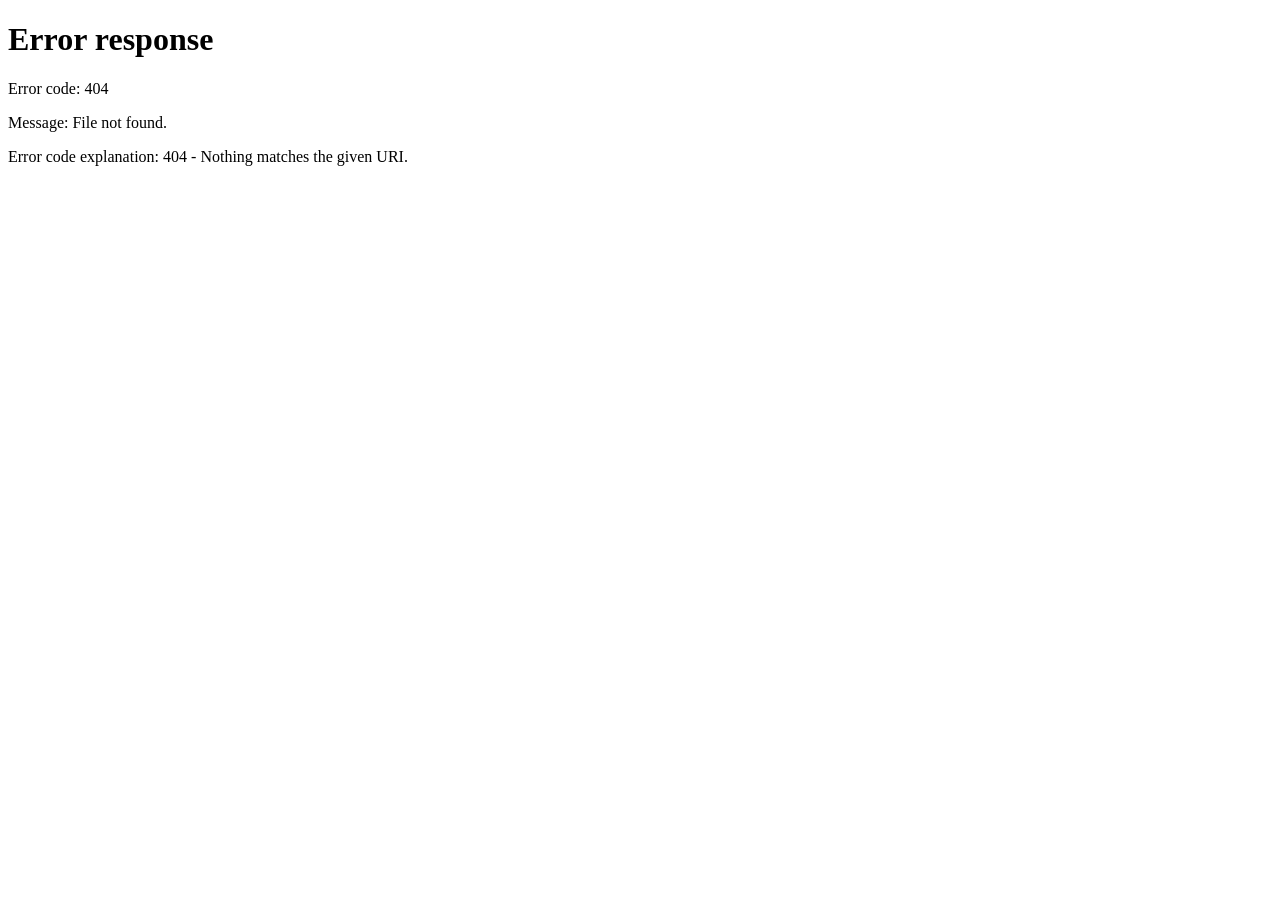
==== commit 23ba2fcf: "Update index.html" ====
--- a/ja/index.html
+++ b/ja/index.html
@@ -2,651 +2,11 @@
 <html lang="ja">
 <head>
   <meta charset="UTF-8" />
-  <meta name="viewport" content="width=device-width, initial-scale=1.0" />
-  <title>SyncoraX — Digital Human Lip Sync System</title>
-  <meta
-    name="description"
-    content="SyncoraX 數字人對嘴系統。以真人素材建立固定形象數字人，透過聲音驅動對嘴輸出，適用於內容產出與系統整合。"
-  />
-
-  <link rel="icon" href="./favicon.ico" />
-
-  <link rel="stylesheet" href="../css/reset.css" />
-  <link rel="stylesheet" href="../css/variables.css" />
-  <link rel="stylesheet" href="../css/base.css" />
-  <link rel="stylesheet" href="../css/typography.css" />
-  <link rel="stylesheet" href="../css/layout.css" />
-  <link rel="stylesheet" href="../css/utilities.css" />
-  <link rel="stylesheet" href="../css/animations.css" />
-  <link rel="stylesheet" href="../css/components.css" />
-  <link rel="stylesheet" href="../css/sections/navbar.css" />
-  <link rel="stylesheet" href="../css/sections/hero.css" />
-  <link rel="stylesheet" href="../css/sections/demo.css" />
-  <link rel="stylesheet" href="../css/sections/concept.css" />
-  <link rel="stylesheet" href="../css/sections/modules.css" />
-  <link rel="stylesheet" href="../css/sections/solutions.css" />
-  <link rel="stylesheet" href="../css/sections/workflow.css" />
-  <link rel="stylesheet" href="../css/sections/specs.css" />
-  <link rel="stylesheet" href="../css/sections/cta.css" />
-  <link rel="stylesheet" href="../css/sections/footer.css" />
-  <link rel="stylesheet" href="../css/responsive.css" />
-
-  <style>
-    .lang-menu {
-      position: relative;
-      margin-left: 8px;
-    }
-
-    .lang-menu__trigger {
-      display: inline-flex;
-      align-items: center;
-      gap: 10px;
-      min-width: 108px;
-      height: 40px;
-      padding: 0 14px;
-      border-radius: 999px;
-      border: 1px solid rgba(255,255,255,0.12);
-      background: rgba(255,255,255,0.04);
-      color: rgba(255,255,255,0.86);
-      transition: all .25s ease;
-    }
-
-    .lang-menu__trigger:hover {
-      border-color: rgba(0,209,255,0.35);
-      color: #fff;
-    }
-
-    .lang-menu__globe {
-      font-size: 15px;
-      line-height: 1;
-    }
-
-    .lang-menu__current {
-      font-size: 0.92rem;
-      white-space: nowrap;
-    }
-
-    .lang-menu__dropdown {
-      position: absolute;
-      top: calc(100% + 10px);
-      right: 0;
-      min-width: 150px;
-      padding: 8px;
-      border-radius: 18px;
-      border: 1px solid rgba(255,255,255,0.08);
-      background: rgba(9, 13, 20, 0.96);
-      backdrop-filter: blur(16px);
-      box-shadow: 0 16px 40px rgba(0, 0, 0, 0.28);
-      opacity: 0;
-      visibility: hidden;
-      transform: translateY(8px);
-      transition: opacity .22s ease, transform .22s ease, visibility .22s ease;
-      z-index: 60;
-    }
-
-    .lang-menu.is-open .lang-menu__dropdown {
-      opacity: 1;
-      visibility: visible;
-      transform: translateY(0);
-    }
-
-    .lang-menu__item {
-      width: 100%;
-      display: flex;
-      align-items: center;
-      justify-content: space-between;
-      padding: 11px 12px;
-      border: 0;
-      background: transparent;
-      color: rgba(255,255,255,0.84);
-      border-radius: 12px;
-      text-align: left;
-      transition: all .2s ease;
-    }
-
-    .lang-menu__item:hover {
-      background: rgba(255,255,255,0.06);
-      color: #fff;
-    }
-
-    .lang-menu__item.is-active {
-      background: linear-gradient(135deg, rgba(0,209,255,0.18), rgba(124,92,255,0.18));
-      color: #fff;
-    }
-
-    .lang-menu__item.is-active::after {
-      content: "✓";
-      font-size: 0.85rem;
-      color: #9beeff;
-    }
-
-    @media (max-width: 820px) {
-      .lang-menu {
-        width: 100%;
-        margin-left: 0;
-        margin-top: 8px;
-      }
-
-      .lang-menu__trigger {
-        width: 100%;
-        justify-content: center;
-      }
-
-      .lang-menu__dropdown {
-        left: 0;
-        right: 0;
-        min-width: 100%;
-      }
-    }
-  </style>
+  <meta http-equiv="refresh" content="0; url=/syncora-2/?lang=ja" />
+  <title>Redirecting...</title>
+  <script>
+    window.location.replace("/syncora-2/?lang=ja");
+  </script>
 </head>
-<body>
-  <div class="site-bg">
-    <div class="site-bg__grid"></div>
-    <div class="site-bg__noise"></div>
-    <div class="site-bg__orb site-bg__orb--cyan"></div>
-    <div class="site-bg__orb site-bg__orb--purple"></div>
-  </div>
-
-  <header class="navbar" id="top">
-    <div class="container navbar__inner">
-      <a href="#hero" class="navbar__brand">
-        <span class="navbar__brand-mark"></span>
-        <span class="navbar__brand-text">SyncoraX</span>
-      </a>
-
-      <button class="navbar__toggle" type="button" aria-label="Open menu" data-nav-toggle>
-        <span></span>
-        <span></span>
-      </button>
-
-      <nav class="navbar__nav" data-nav-menu>
-        <a href="#demo" class="navbar__link" data-i18n="nav.demo">Demo</a>
-        <a href="#modules" class="navbar__link" data-i18n="nav.modules">Modules</a>
-        <a href="#solutions" class="navbar__link" data-i18n="nav.solutions">Solutions</a>
-        <a href="#specs" class="navbar__link" data-i18n="nav.specs">Specs</a>
-        <a href="#contact" class="navbar__link" data-i18n="nav.contact">Contact</a>
-        <a href="#contact" class="btn btn-primary navbar__cta" data-i18n="nav.bookDemo">Book Demo</a>
-
-        <div class="lang-menu" data-lang-menu>
-          <button
-            type="button"
-            class="lang-menu__trigger"
-            aria-label="Language"
-            aria-expanded="false"
-            data-lang-trigger
-          >
-            <span class="lang-menu__globe" aria-hidden="true">🌐</span>
-            <span class="lang-menu__current" data-lang-current>中文</span>
-          </button>
-
-          <div class="lang-menu__dropdown" data-lang-dropdown>
-            <button type="button" class="lang-menu__" data-lang="zh">
-              繁體中文
-            </button>
-            <button type="button" class="lang-menu__item" data-lang="en">
-              English
-            </button>
-            <button type="button" class="lang-menu__item" data-lang="zh-cn">
-              簡體中文
-            </button>
-            <button type="button" class="lang-menu__item" data-lang="ko">
-              한국어
-            </button>
-            <button type="button" class="lang-menu__item is-active" data-lang="ja">
-              にほんご
-            </button>
-          </div>
-        </div>
-      </nav>
-    </div>
-  </header>
-
-  <main>
-    <section id="hero" class="hero">
-      <div class="container hero__inner">
-        <div class="hero__content reveal reveal--up">
-          <div class="eyebrow">
-            <span class="eyebrow__dot"></span>
-            <span data-i18n="hero.eyebrow">AI LIP SYNC SYSTEM</span>
-          </div>
-
-          <h1 class="hero__title">
-            <span data-i18n="hero.titleLine1">Turn One Video Into</span>
-            <span class="gradient-text" data-i18n="hero.titleLine2">Scalable Talking Content</span>
-          </h1>
-
-          <p class="hero__subtitle" data-i18n="hero.subtitle">
-            將真人影片轉換為可重複使用的數字人模板，
-            透過聲音驅動對嘴，持續產出穩定的口播內容。
-          </p>
-
-          <div class="hero__meta">
-            <div class="hero__meta-item glass-chip" data-i18n="hero.meta1">Fixed Avatar</div>
-            <div class="hero__meta-item glass-chip" data-i18n="hero.meta2">Voice-driven</div>
-            <div class="hero__meta-item glass-chip" data-i18n="hero.meta3">Output Ready</div>
-          </div>
-
-          <div class="hero__languages">
-            <span class="hero__languages-label" data-i18n="hero.languagesLabel">支援語言</span>
-            <div class="hero__languages-list">
-              <span class="glass-chip" data-i18n="hero.lang1">中文</span>
-              <span class="glass-chip" data-i18n="hero.lang2">English</span>
-              <span class="glass-chip" data-i18n="hero.lang3">廣東話</span>
-              <span class="glass-chip" data-i18n="hero.lang4">日本語</span>
-              <span class="glass-chip" data-i18n="hero.lang5">한국어</span>
-            </div>
-          </div>
-
-          <div class="hero__actions">
-            <a href="#demo" class="btn btn-primary" data-i18n="hero.watchDemo">觀看 Demo</a>
-            <a href="#contact" class="btn btn-secondary" data-i18n="hero.contact">聯絡諮詢</a>
-          </div>
-
-          <div class="hero__trust">
-            <span data-i18n="hero.audienceLabel">適用對象</span>
-            <span class="hero__trust-line"></span>
-            <p data-i18n="hero.audienceText">B2B 系統整合｜個人 IP 內容應用</p>
-          </div>
-        </div>
-
-        <div class="hero__visual reveal reveal--up reveal--delay-1">
-          <div class="hero__visual-shell glass-card glass-card--hero">
-            <div class="hero__visual-topbar">
-              <span class="hero__signal">
-                <span class="status-dot status-dot--live"></span>
-                <span data-i18n="hero.visualTop1">Lip Sync Active</span>
-              </span>
-              <span class="hero__signal" data-i18n="hero.visualTop2">Voice Input</span>
-              <span class="hero__signal" data-i18n="hero.visualTop3">Output Ready</span>
-            </div>
-
-            <div class="hero__video-stage">
-              <div class="hero__video-glow"></div>
-
-              <video
-                class="hero__video"
-                src="./assets/videos/hero/hero-demo-2.mp4"
-                poster="./assets/videos/poster/hero-demo-poster-2.webp"
-                autoplay
-                muted
-                loop
-                playsinline
-              ></video>
-
-              <button class="video-sound-toggle" data-sound-toggle>
-                🔊
-              </button>
-
-              <div class="hero__scanline"></div>
-              <div class="hero__tracking-box" data-tracking-box></div>
-
-              <div class="hero__hud hero__hud--top-left" data-i18n="hero.hud1">Fixed Avatar</div>
-              <div class="hero__hud hero__hud--top-right" data-i18n="hero.hud2">Realtime Driven</div>
-              <div class="hero__hud hero__hud--bottom-left" data-i18n="hero.hud3">Tracking Ready</div>
-              <div class="hero__hud hero__hud--bottom-right" data-i18n="hero.hud4">Content Loop</div>
-
-              <div class="waveform" aria-hidden="true">
-                <span></span><span></span><span></span><span></span><span></span>
-                <span></span><span></span><span></span><span></span><span></span>
-                <span></span><span></span><span></span><span></span><span></span>
-                <span></span><span></span><span></span><span></span><span></span>
-              </div>
-            </div>
-
-            <div class="hero__visual-footer">
-              <div class="hero__footer-item">
-                <small data-i18n="hero.footer1Label">Source</small>
-                <strong data-i18n="hero.footer1Value">真人素材</strong>
-              </div>
-              <div class="hero__footer-item">
-                <small data-i18n="hero.footer2Label">Audio</small>
-                <strong data-i18n="hero.footer2Value">聲音驅動</strong>
-              </div>
-              <div class="hero__footer-item">
-                <small data-i18n="hero.footer3Label">Output</small>
-                <strong data-i18n="hero.footer3Value">數字人口播</strong>
-              </div>
-            </div>
-          </div>
-        </div>
-      </div>
-    </section>
-
-    <section id="demo" class="demo section-shell">
-      <div class="container">
-        <div class="section-heading text-center reveal reveal--up">
-          <div class="eyebrow eyebrow--center" data-i18n="demo.eyebrow">SEE HOW IT WORKS</div>
-          <h2 class="section-title" data-i18n="demo.title">以真人素材建立固定形象數字人，透過音訊驅動完成對嘴輸出</h2>
-          <p class="section-subtitle" data-i18n="demo.subtitle">
-            從素材、聲音到輸出，完整流程一目了然。
-            不生成新角色，而是延伸既有形象。
-          </p>
-        </div>
-
-        <div class="demo__flow reveal reveal--up reveal--delay-1">
-          <span data-i18n="demo.flow1">Source</span>
-          <i></i>
-          <span data-i18n="demo.flow2">Voice</span>
-          <i></i>
-          <span data-i18n="demo.flow3">Output</span>
-        </div>
-
-        <div class="demo__grid">
-          <article class="demo-card glass-card reveal reveal--up">
-            <div class="demo-card__head">
-              <div>
-                <p class="demo-card__label" data-i18n="demo.card1Label">01 · Source Video</p>
-                <h3 class="demo-card__title" data-i18n="demo.card1Title">真人素材</h3>
-              </div>
-              <span class="demo-card__status">
-                <span class="status-dot status-dot--idle"></span>
-                <span data-i18n="demo.card1Status">Ready</span>
-              </span>
-            </div>
-
-            <div class="video-frame">
-              <video
-                src="./assets/videos/demo/source-video-2.mp4"
-                poster="./assets/videos/poster/source-video-poster.webp"
-                autoplay
-                muted
-                loop
-                playsinline
-              ></video>
-            </div>
-
-            <p class="demo-card__desc" data-i18n="demo.card1Desc">
-              以真人拍攝素材作為固定形象來源，不重新生成陌生角色。
-            </p>
-          </article>
-
-          <article class="demo-card glass-card reveal reveal--up reveal--delay-1">
-            <div class="demo-card__head">
-              <div>
-                <p class="demo-card__label" data-i18n="demo.card2Label">02 · Voice Input</p>
-                <h3 class="demo-card__title" data-i18n="demo.card2Title">聲音輸入</h3>
-              </div>
-              <span class="demo-card__status">
-                <span class="status-dot status-dot--live"></span>
-                <span data-i18n="demo.card2Status">Processing</span>
-              </span>
-            </div>
-
-            <div class="video-frame video-frame--voice">
-              <video
-                src="./assets/videos/demo/voice-input.mp4"
-                poster="./assets/videos/poster/voice-input-poster.webp"
-                autoplay
-                muted
-                loop
-                playsinline
-              ></video>
-              <div class="video-frame__overlay-wave"></div>
-            </div>
-
-            <p class="demo-card__desc" data-i18n="demo.card2Desc">
-              以音訊驅動嘴型變化，讓既有形象持續產出新的口播內容。
-            </p>
-          </article>
-
-          <article class="demo-card glass-card reveal reveal--up reveal--delay-2">
-            <div class="demo-card__head">
-              <div>
-                <p class="demo-card__label" data-i18n="demo.card3Label">03 · Final Output</p>
-                <h3 class="demo-card__title" data-i18n="demo.card3Title">最終輸出</h3>
-              </div>
-              <span class="demo-card__status">
-                <span class="status-dot status-dot--ok"></span>
-                <span data-i18n="demo.card3Status">Output Ready</span>
-              </span>
-            </div>
-
-            <div class="video-frame">
-              <video
-                src="./assets/videos/demo/final-output-2.mp4"
-                poster="./assets/videos/poster/final-output-poster.webp"
-                autoplay
-                muted
-                loop
-                playsinline
-              ></video>
-            </div>
-
-            <p class="demo-card__desc" data-i18n="demo.card3Desc">
-              可應用於內容製作、人物口播、企業交付與系統整合流程。
-            </p>
-          </article>
-        </div>
-      </div>
-    </section>
-
-    <section id="concept" class="concept section-shell">
-      <div class="container">
-        <div class="section-heading text-center reveal reveal--up">
-          <div class="eyebrow eyebrow--center" data-i18n="concept.eyebrow">CORE CONCEPT</div>
-          <h2 class="section-title" data-i18n="concept.title">
-            我們不生成新的 AI 角色，
-            而是讓你的真人素材變成可重複使用的數字人系統
-          </h2>
-        </div>
-
-        <div class="concept__grid">
-          <article class="concept-card glass-card reveal reveal--up">
-            <div class="icon-badge">01</div>
-            <h3 data-i18n="concept.card1Title">真人素材建立</h3>
-            <p data-i18n="concept.card1Desc">以既有拍攝素材建立固定形象，保留你的外觀與辨識度。</p>
-          </article>
-
-          <article class="concept-card glass-card reveal reveal--up reveal--delay-1">
-            <div class="icon-badge">02</div>
-            <h3 data-i18n="concept.card2Title">聲音驅動對嘴</h3>
-            <p data-i18n="concept.card2Desc">用音訊驅動嘴型變化，完成穩定可重複使用的輸出流程。</p>
-          </article>
-
-          <article class="concept-card glass-card reveal reveal--up reveal--delay-2">
-            <div class="icon-badge">03</div>
-            <h3 data-i18n="concept.card3Title">內容輸出應用</h3>
-            <p data-i18n="concept.card3Desc">可延伸至內容產出、品牌人物口播與整合型交付場景。</p>
-          </article>
-        </div>
-      </div>
-    </section>
-
-    <section id="modules" class="modules section-shell">
-      <div class="container">
-        <div class="section-heading reveal reveal--up">
-          <div class="eyebrow" data-i18n="modules.eyebrow">SERVICE MODULES</div>
-          <h2 class="section-title" data-i18n="modules.title">將數字人能力拆分為核心模組，對應不同使用需求</h2>
-        </div>
-
-        <div class="modules__grid">
-          <article class="module-card glass-card reveal reveal--up">
-            <div class="module-card__icon"></div>
-            <h3 data-i18n="modules.card1Title">Avatar Template</h3>
-            <p data-i18n="modules.card1Desc">建立可持續使用的數字人形象，用於內容或系統應用。</p>
-          </article>
-
-          <article class="module-card glass-card reveal reveal--up reveal--delay-1">
-            <div class="module-card__icon"></div>
-            <h3 data-i18n="modules.card2Title">Voice-driven Lip Sync</h3>
-            <p data-i18n="modules.card2Desc">透過聲音驅動嘴型輸出，完成可控的口播流程。</p>
-          </article>
-
-          <article class="module-card glass-card reveal reveal--up reveal--delay-2">
-            <div class="module-card__icon"></div>
-            <h3 data-i18n="modules.card3Title">System Integration</h3>
-            <p data-i18n="modules.card3Desc">可搭配既有系統流程整合，滿足交付與應用需求。</p>
-          </article>
-
-          <article class="module-card glass-card reveal reveal--up reveal--delay-3">
-            <div class="module-card__icon"></div>
-            <h3 data-i18n="modules.card4Title">Content Output</h3>
-            <p data-i18n="modules.card4Desc">適用於品牌內容、個人IP口播與示範型輸出場景。</p>
-          </article>
-        </div>
-      </div>
-    </section>
-
-    <section id="solutions" class="solutions section-shell">
-      <div class="container">
-        <div class="section-heading text-center reveal reveal--up">
-          <div class="eyebrow eyebrow--center" data-i18n="solutions.eyebrow">TWO WAYS TO WORK WITH US</div>
-          <h2 class="section-title" data-i18n="solutions.title">針對不同客戶需求，提供不同交付方式</h2>
-        </div>
-
-        <div class="solutions__grid">
-          <article class="solution-card solution-card--studio glass-card reveal reveal--up">
-            <div class="solution-card__visual"></div>
-            <div class="solution-card__content">
-              <h3 data-i18n="solutions.card1Title">For Studio / System Clients</h3>
-              <p data-i18n="solutions.card1Desc">
-                提供數字人模板建立與系統整合，
-                適用於影像系統、虛擬攝影棚或內容自動化流程。
-              </p>
-              <a href="#contact" class="text-link" data-i18n="solutions.card1Cta">Book Demo</a>
-            </div>
-          </article>
-
-          <article class="solution-card solution-card--personal glass-card reveal reveal--up reveal--delay-1">
-            <div class="solution-card__visual"></div>
-            <div class="solution-card__content">
-              <h3 data-i18n="solutions.card2Title">For Personal Brand / Content Clients</h3>
-              <p data-i18n="solutions.card2Desc">
-                建立你的數字人形象，持續產出口播內容，
-                適用於短影音、自媒體與品牌經營。
-              </p>
-              <a href="#contact" class="text-link" data-i18n="solutions.card2Cta">Contact Now</a>
-            </div>
-          </article>
-        </div>
-      </div>
-    </section>
-
-    <section id="workflow" class="workflow section-shell">
-      <div class="container">
-        <div class="section-heading text-center reveal reveal--up">
-          <div class="eyebrow eyebrow--center" data-i18n="workflow.eyebrow">3 STEPS WORKFLOW</div>
-          <h2 class="section-title" data-i18n="workflow.title">從素材到輸出，流程簡單清楚</h2>
-        </div>
-
-        <div class="workflow__line"></div>
-
-        <div class="workflow__grid">
-          <article class="workflow-step glass-card reveal reveal--up">
-            <span class="workflow-step__num">01</span>
-            <h3 data-i18n="workflow.card1Title">拍攝約 1 分鐘素材</h3>
-            <p data-i18n="workflow.card1Desc">提供真人拍攝素材，建立固定形象的基礎來源。</p>
-          </article>
-
-          <article class="workflow-step glass-card reveal reveal--up reveal--delay-1">
-            <span class="workflow-step__num">02</span>
-            <h3 data-i18n="workflow.card2Title">建立數字人模板</h3>
-            <p data-i18n="workflow.card2Desc">整理素材並建立可持續使用的模板角色。</p>
-          </article>
-
-          <article class="workflow-step glass-card reveal reveal--up reveal--delay-2">
-            <span class="workflow-step__num">03</span>
-            <h3 data-i18n="workflow.card3Title">輸出對嘴影片</h3>
-            <p data-i18n="workflow.card3Desc">透過音訊驅動完成口播影片輸出與應用。</p>
-          </article>
-        </div>
-      </div>
-    </section>
-
-    <section id="specs" class="specs section-shell">
-      <div class="container">
-        <div class="section-heading reveal reveal--up">
-          <div class="eyebrow" data-i18n="specs.eyebrow">SYSTEM SPECS</div>
-          <h2 class="section-title" data-i18n="specs.title">功能範圍清楚說明，避免錯誤期待</h2>
-        </div>
-
-        <div class="specs__grid">
-          <div class="spec-panel glass-card reveal reveal--up">
-            <div class="spec-panel__head">
-              <h3 data-i18n="specs.supportedTitle">Supported</h3>
-            </div>
-            <ul class="spec-list">
-              <li data-i18n="specs.supported1">固定形象</li>
-              <li data-i18n="specs.supported2">聲音驅動對嘴</li>
-              <li data-i18n="specs.supported3">可重複使用</li>
-              <li data-i18n="specs.supported4">系統整合</li>
-              <li data-i18n="specs.supported5">內容輸出</li>
-              <li data-i18n="specs.supported6">支援中文、英文、粵語、日文、韓文</li>
-            </ul>
-          </div>
-
-          <div class="spec-panel glass-card reveal reveal--up reveal--delay-1">
-            <div class="spec-panel__head spec-panel__head--muted">
-              <h3 data-i18n="specs.notIncludedTitle">Not Included</h3>
-            </div>
-            <ul class="spec-list spec-list--muted">
-              <li data-i18n="specs.notIncluded1">不支援換臉</li>
-              <li data-i18n="specs.notIncluded2">不支援換衣服</li>
-              <li data-i18n="specs.notIncluded3">無眨眼</li>
-              <li data-i18n="specs.notIncluded4">無肢體動作</li>
-              <li data-i18n="specs.notIncluded5">長影片為 loop</li>
-            </ul>
-          </div>
-        </div>
-
-        <p class="specs__note reveal reveal--up reveal--delay-2" data-i18n="specs.note">
-          最終效果依素材品質而定，建議先提供測試素材評估。
-        </p>
-      </div>
-    </section>
-
-    <section id="contact" class="cta section-shell">
-      <div class="container">
-        <div class="cta__box glass-card reveal reveal--up">
-          <div class="section-heading text-center">
-            <div class="eyebrow eyebrow--center" data-i18n="cta.eyebrow">READY TO BUILD YOUR DIGITAL HUMAN?</div>
-            <h2 class="section-title" data-i18n="cta.title">Start With Your Footage</h2>
-          </div>
-
-          <div class="cta__actions">
-            <a href="https://wa.me/60146672458" class="btn btn-primary">
-              💬 Book Demo (WhatsApp)
-            </a>
-
-            <a href="mailto:syncoraX@gmail.com" class="btn btn-secondary">
-              📩 Send Inquiry
-            </a>
-          </div>
-
-          <p class="cta__hint" data-i18n="cta.hint">
-            提供素材，我們會先幫你評估是否適合建立數字人，再提供建議方案。
-          </p>
-
-          <div class="cta__contacts">
-            <a href="https://wa.me/60146672458" class="contact-chip">
-              WhatsApp
-            </a>
-
-            <a href="mailto:syncoraX@gmail.com" class="contact-chip">
-              syncoraX@gmail.com
-            </a>
-
-            <a href="mailto:syncoraXsupport@gmail.com" class="contact-chip">
-              Support
-            </a>
-          </div>
-        </div>
-      </div>
-    </section>
-  </main>
-
-  <footer class="footer">
-    <div class="container footer__inner">
-      <div>
-        <strong>SyncoraX</strong>
-        <p data-i18n="footer.subtitle">Digital Human Lip Sync System</p>
-      </div>
-      <p data-i18n="footer.copyright">© 2026 syncoraX. All rights reserved.</p>
-    </div>
-  </footer>
-
-  <script type="module" src="../js/main.js"></script>
-
-</body>
+<body></body>
 </html>
